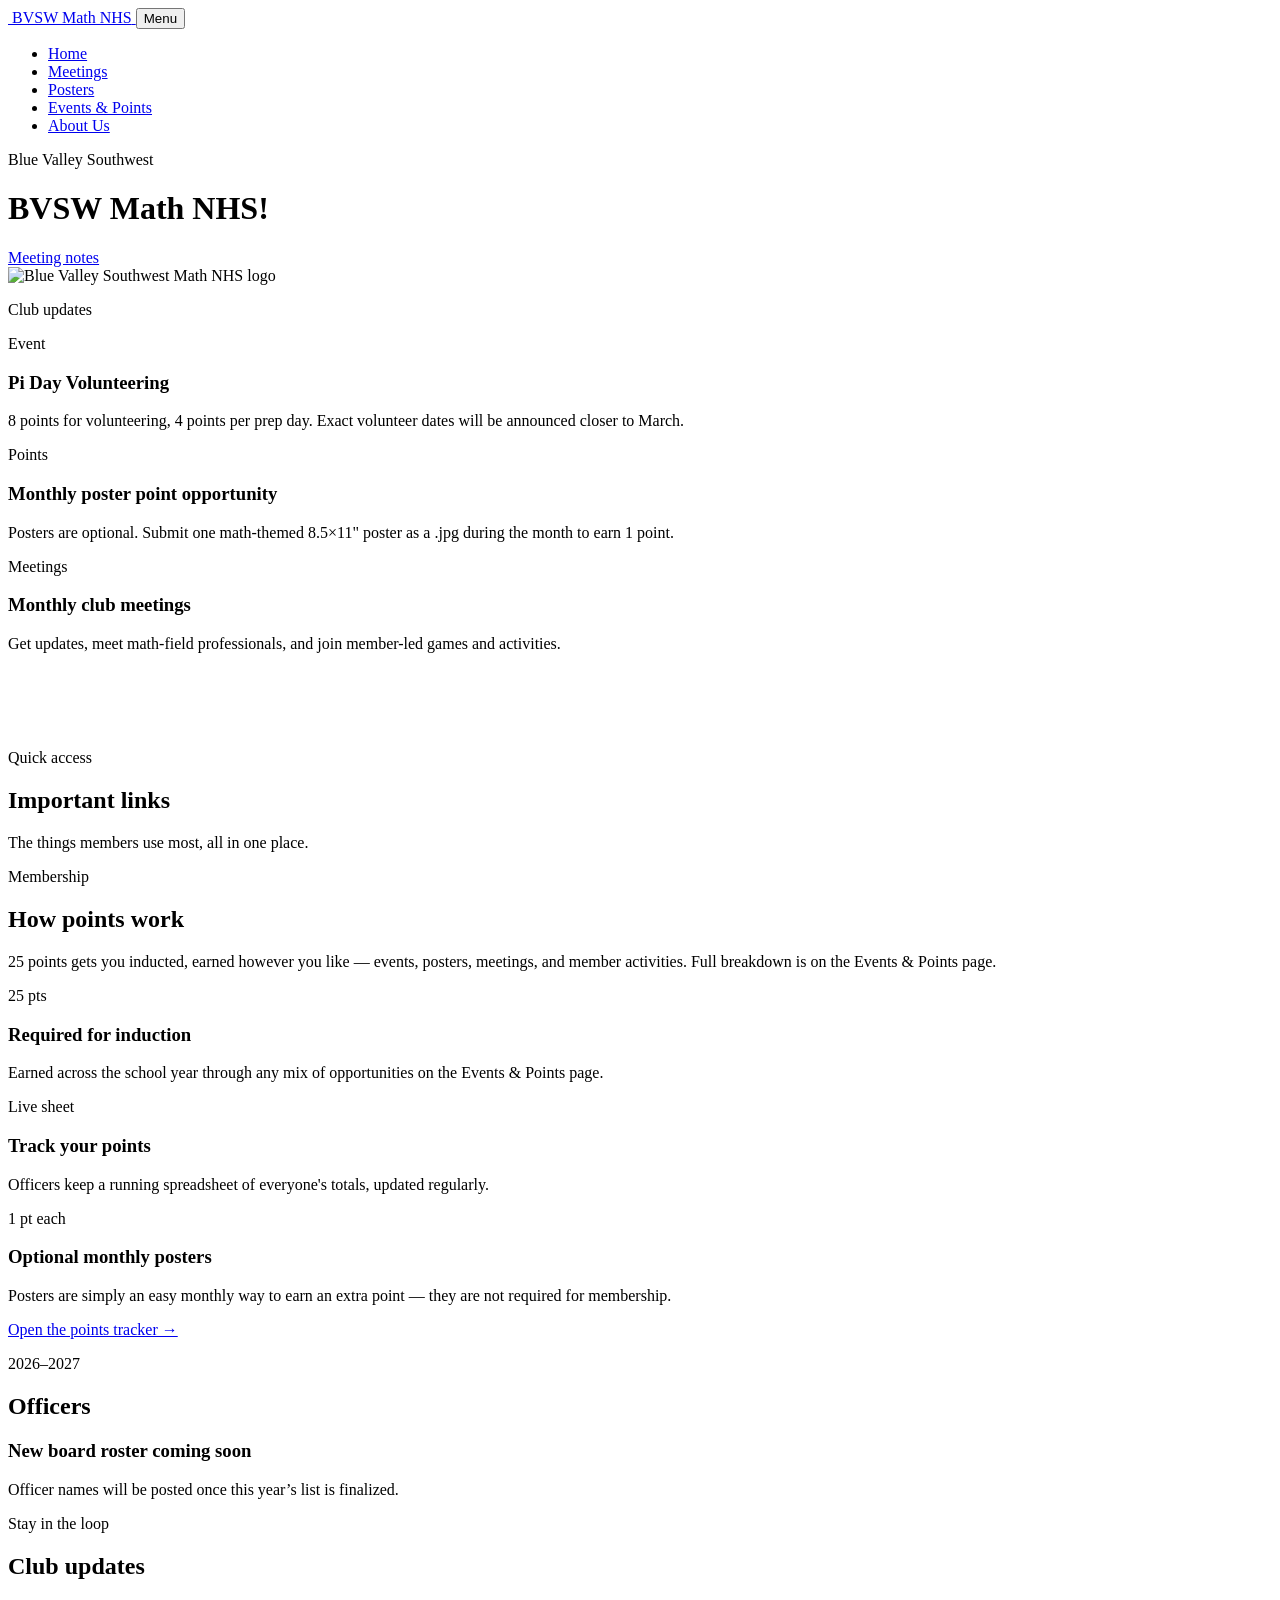
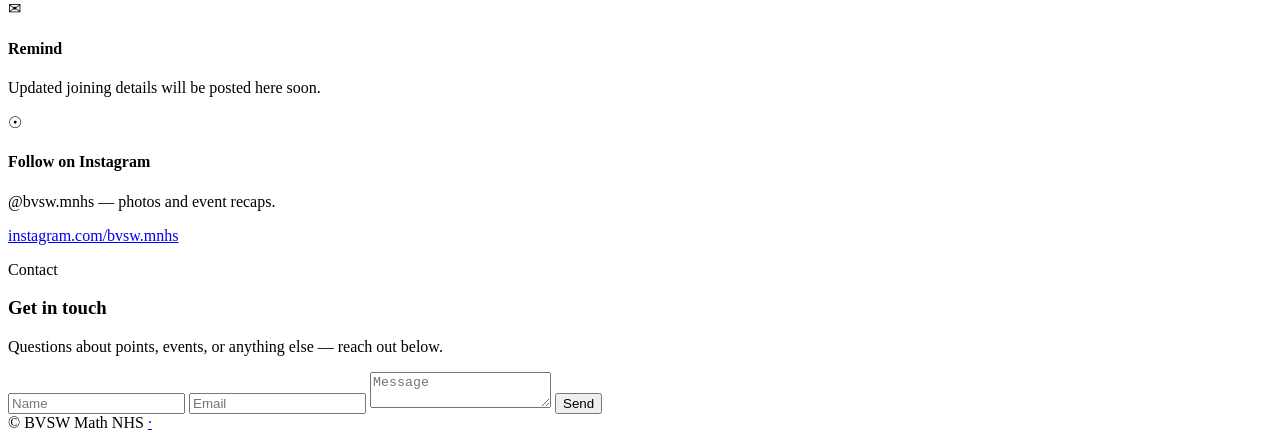
==== index.html @ a41513aa "Move Important Links section up, right after the hero" ====
<!DOCTYPE html>
<html lang="en">
<head>
<meta charset="UTF-8">
<meta name="viewport" content="width=device-width, initial-scale=1.0">
<title>BVSW Math NHS</title>
<link rel="icon" type="image/png" href="assets/math-nhs-logo.png">
<meta name="description" content="Blue Valley Southwest Math National Honor Society — meetings, events, points opportunities, and more.">
<link rel="preconnect" href="https://fonts.googleapis.com">
<link href="https://fonts.googleapis.com/css2?family=Fraunces:wght@500;600;700&family=Public+Sans:wght@400;500;600;700&family=JetBrains+Mono:wght@400;500&display=swap" rel="stylesheet">
<link rel="stylesheet" href="assets/style.css">
<style>body.home-data-loading{visibility:hidden}</style>
</head>
<body class="home-data-loading">

<nav class="site-nav">
  <div class="wrap">
    <a class="brand" href="index.html">
      <img class="brand-logo" src="assets/math-nhs-logo.png" alt="">
      <span class="name">BVSW Math NHS</span>
    </a>
    <button class="nav-toggle">Menu</button>
    <ul class="nav-links">
      <li><a href="index.html">Home</a></li>
      <li><a href="meetings.html">Meetings</a></li>
      <li><a href="posters.html">Posters</a></li>
      <li><a href="events.html">Events &amp; Points</a></li>
      <li><a href="about.html">About Us</a></li>
      <li class="nav-feature" data-upcoming-nav hidden><a href="upcoming-events.html"><span data-upcoming-label>Upcoming Events</span></a></li>
    </ul>
  </div>
</nav>

<header class="hero">
  <div class="wrap hero-split">
    <div class="hero-split-text">
      <p class="eyebrow">Blue Valley Southwest</p>
      <h1 class="wordmark">BVSW Math NHS!</h1>
      <div class="hero-cta">
        <a class="btn btn-gold" data-upcoming-home href="upcoming-events.html" hidden><span data-upcoming-label>Upcoming Events</span> &rarr;</a>
        <a class="btn btn-ghost" href="meetings.html">Meeting notes</a>
        <a class="btn btn-gold" data-home-custom-link href="https://tinyurl.com/bvswmathnhs" target="_blank" rel="noopener">Applications open here &rarr;</a>
      </div>
    </div>
    <div class="hero-photo">
      <img class="hero-logo" src="assets/math-nhs-logo.png" alt="Blue Valley Southwest Math NHS logo">
    </div>
  </div>

  <div class="slider wrap" style="padding-bottom:64px;">
    <p class="eyebrow" style="justify-content:center;">Club updates</p>
    <div class="slider-track" id="upcomingSlider">
      <div class="slide active">
        <span class="tag">Event</span>
        <div class="body">
          <h3>Pi Day Volunteering</h3>
          <p>8 points for volunteering, 4 points per prep day. Exact volunteer dates will be announced closer to March.</p>
        </div>
      </div>
      <div class="slide">
        <span class="tag">Points</span>
        <div class="body">
          <h3>Monthly poster point opportunity</h3>
          <p>Posters are optional. Submit one math-themed 8.5×11&quot; poster as a .jpg during the month to earn 1 point.</p>
        </div>
      </div><div class="slide">
        <span class="tag">Meetings</span>
        <div class="body">
          <h3>Monthly club meetings</h3>
          <p>Get updates, meet math-field professionals, and join member-led games and activities.</p>
        </div>
      </div>
    </div>
    <div class="slider-dots"></div>
  </div>
</header>

<div class="ruler"></div>

<section class="bg-white"><div class="wrap"><div class="section-head"><p class="eyebrow">Quick access</p><h2>Important links</h2><p>The things members use most, all in one place.</p></div><div class="grid grid-3" id="importantLinks"></div></div></section>

<section class="bg-white">
  <div class="wrap">
    <div class="section-head">
      <p class="eyebrow">Membership</p>
      <h2>How points work</h2>
      <p>25 points gets you inducted, earned however you like &mdash; events, posters, meetings, and member activities. Full breakdown is on the Events &amp; Points page.</p>
    </div>
    <div class="grid grid-3">
      <div class="card" data-home-card>
        <span class="num" data-home-card-num>25 pts</span>
        <h3 data-home-card-title>Required for induction</h3>
        <p data-home-card-body>Earned across the school year through any mix of opportunities on the Events &amp; Points page.</p>
      </div>
      <div class="card" data-home-card>
        <span class="num" data-home-card-num>Live sheet</span>
        <h3 data-home-card-title>Track your points</h3>
        <p data-home-card-body>Officers keep a running spreadsheet of everyone's totals, updated regularly.</p>
      </div>
      <div class="card" data-home-card>
        <span class="num" data-home-card-num>1 pt each</span>
        <h3 data-home-card-title>Optional monthly posters</h3>
        <p data-home-card-body>Posters are simply an easy monthly way to earn an extra point &mdash; they are not required for membership.</p>
      </div>
    </div>

    <a class="btn btn-navy section-action" data-points-tracker href="https://docs.google.com/spreadsheets/d/1Z-l6_yCCz1bEhTicIFYdUuqfVp-BdunP-K42OmWCQtg/edit?usp=sharing" target="_blank" rel="noopener">Open the points tracker &rarr;</a>
  </div>
</section>

<section class="bg-pale">
  <div class="wrap">
    <div class="section-head">
      <p class="eyebrow" id="boardYear">2026&ndash;2027</p>
      <h2>Officers</h2>
    </div>
    <div class="officers" id="officersList">
      <div class="card board-empty">
      <h3>New board roster coming soon</h3>
      <p>Officer names will be posted once this year&rsquo;s list is finalized.</p>
      </div>
    </div>
  </div>
</section>

<section class="bg-white">
  <div class="wrap">
    <div class="section-head">
      <p class="eyebrow">Stay in the loop</p>
      <h2>Club updates</h2>
    </div>
    <div class="grid grid-2">
      <div class="info-panel">
        <span class="icon">&#9993;</span>
        <div>
          <h4>Remind</h4>
          <p>Updated joining details will be posted here soon.</p>
        </div>
      </div>
      <div class="info-panel">
        <span class="icon">&#9737;</span>
        <div>
          <h4>Follow on Instagram</h4>
          <p>@bvsw.mnhs &mdash; photos and event recaps.</p>
          <a class="link" href="https://www.instagram.com/bvsw.mnhs">instagram.com/bvsw.mnhs</a>
        </div>
      </div>
    </div>
  </div>
</section>

<footer id="contact">
  <div class="wrap">
    <div class="footer-grid">
      <div>
        <p class="eyebrow" style="color:var(--gold);">Contact</p>
        <h3>Get in touch</h3>
        <p>Questions about points, events, or anything else &mdash; reach out below.</p>
      </div>
      <form>
        <input type="text" placeholder="Name">
        <input type="email" placeholder="Email">
        <textarea placeholder="Message"></textarea>
        <button type="submit" class="btn btn-gold" style="justify-self:start;">Send</button>
      </form>
    </div>
    <div class="footer-bottom">
      <span>&copy; BVSW Math NHS</span>
      <a class="qr-link" href="portal-4q7z.html">&middot;</a>
    </div>
  </div>
</footer>

<script src="https://cdn.jsdelivr.net/npm/@supabase/supabase-js@2"></script>
<script src="assets/supabase-config.js"></script>
<script src="assets/site-content.js"></script>
<script src="assets/quick-content.js?v=2"></script>
<script src="assets/app.js"></script>
<script>Promise.all([window.siteContentReady,window.quickContentReady]).finally(()=>document.body.classList.remove("home-data-loading"));</script>
</body>
</html>
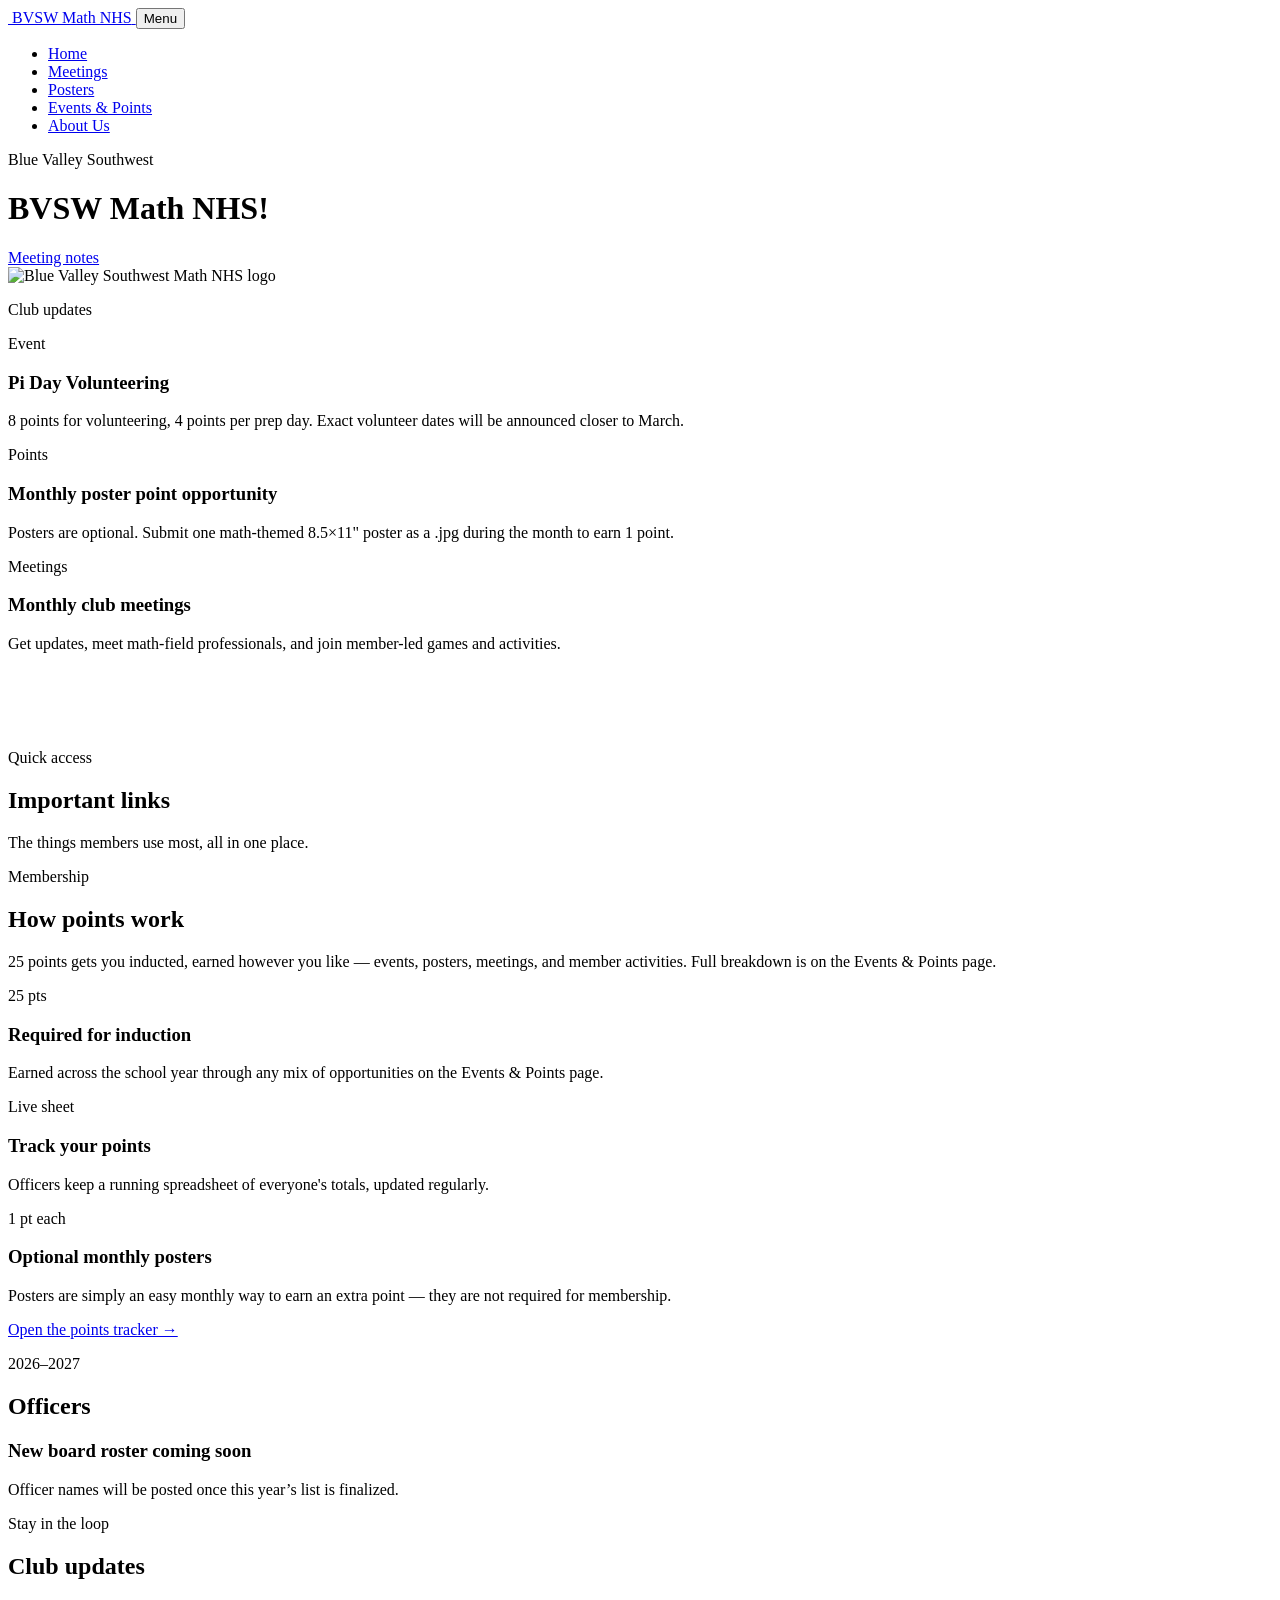
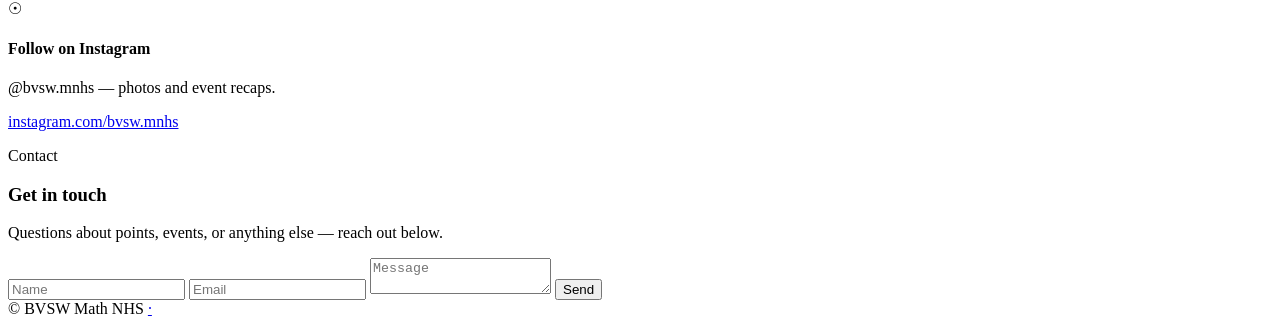
==== commit d948c9eb: "Remove Remind panel from homepage" ====
--- a/index.html
+++ b/index.html
@@ -131,13 +131,6 @@
     </div>
     <div class="grid grid-2">
       <div class="info-panel">
-        <span class="icon">&#9993;</span>
-        <div>
-          <h4>Remind</h4>
-          <p>Updated joining details will be posted here soon.</p>
-        </div>
-      </div>
-      <div class="info-panel">
         <span class="icon">&#9737;</span>
         <div>
           <h4>Follow on Instagram</h4>
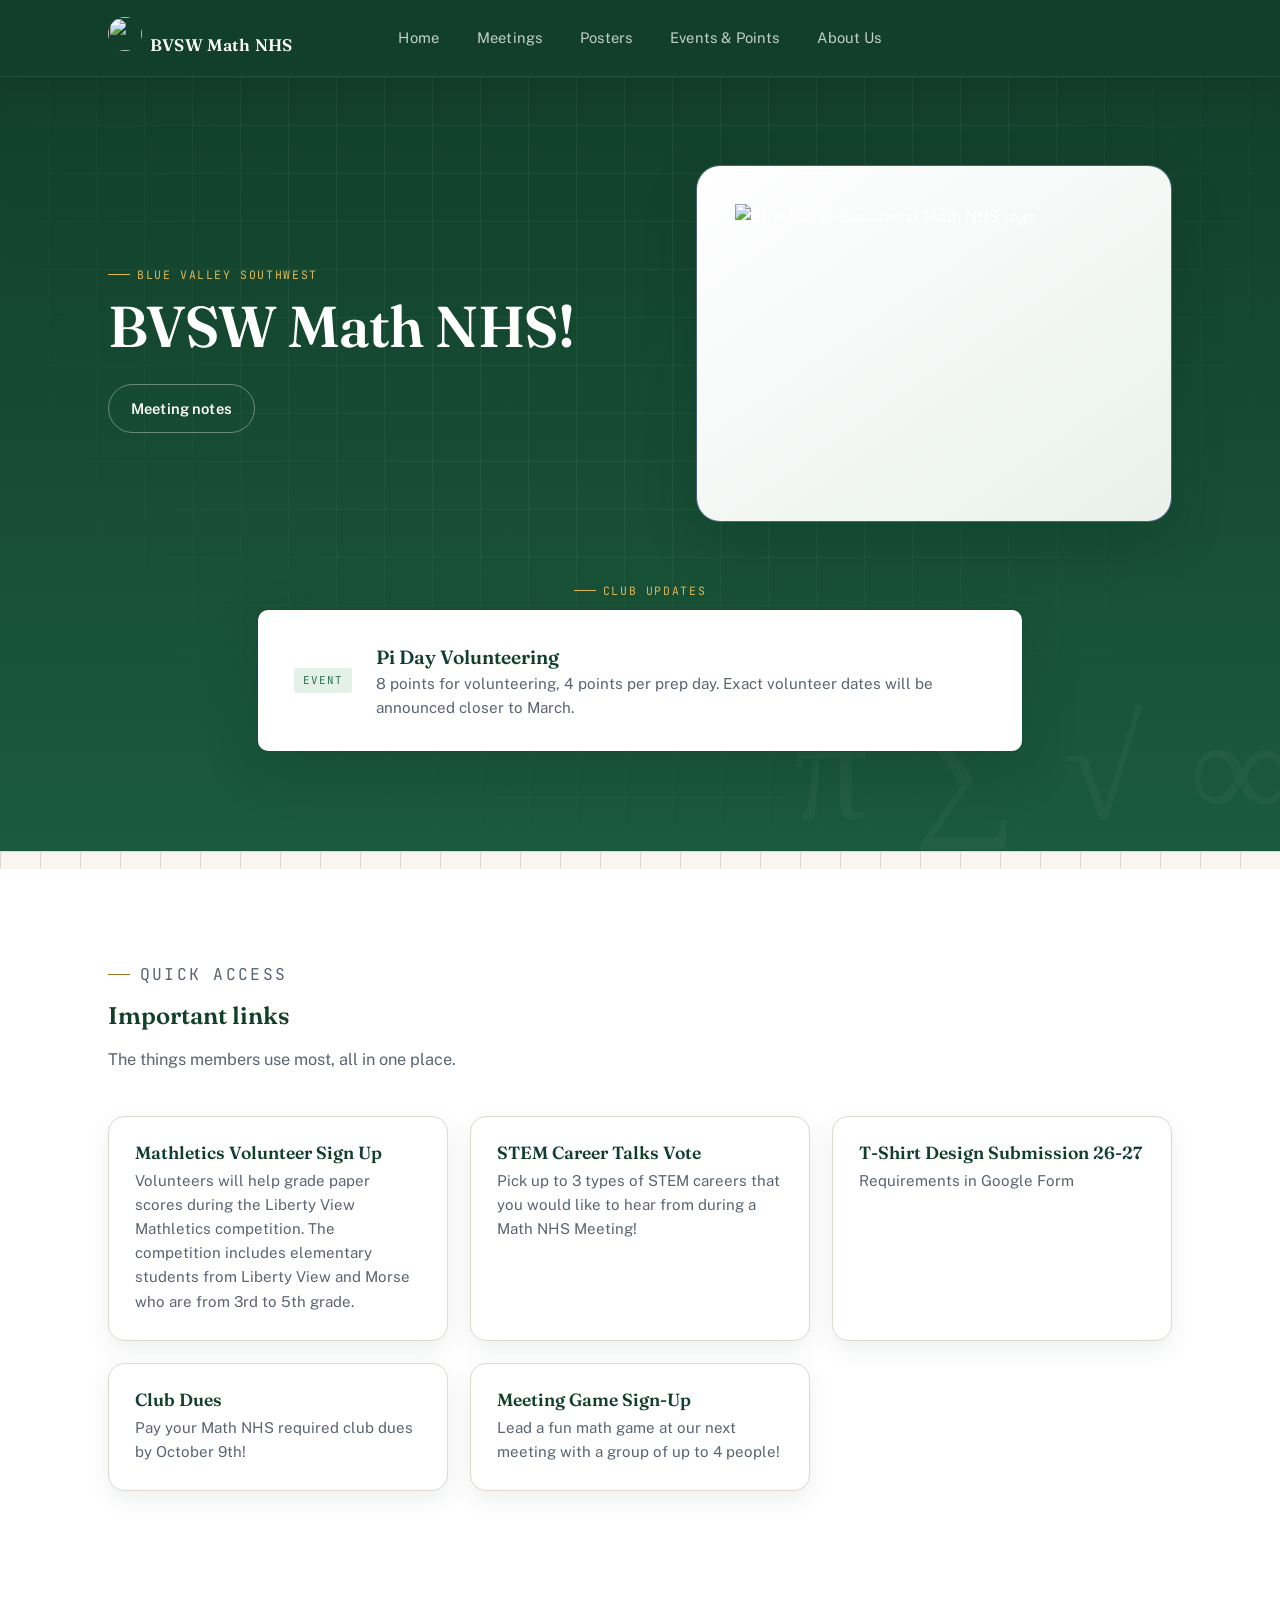
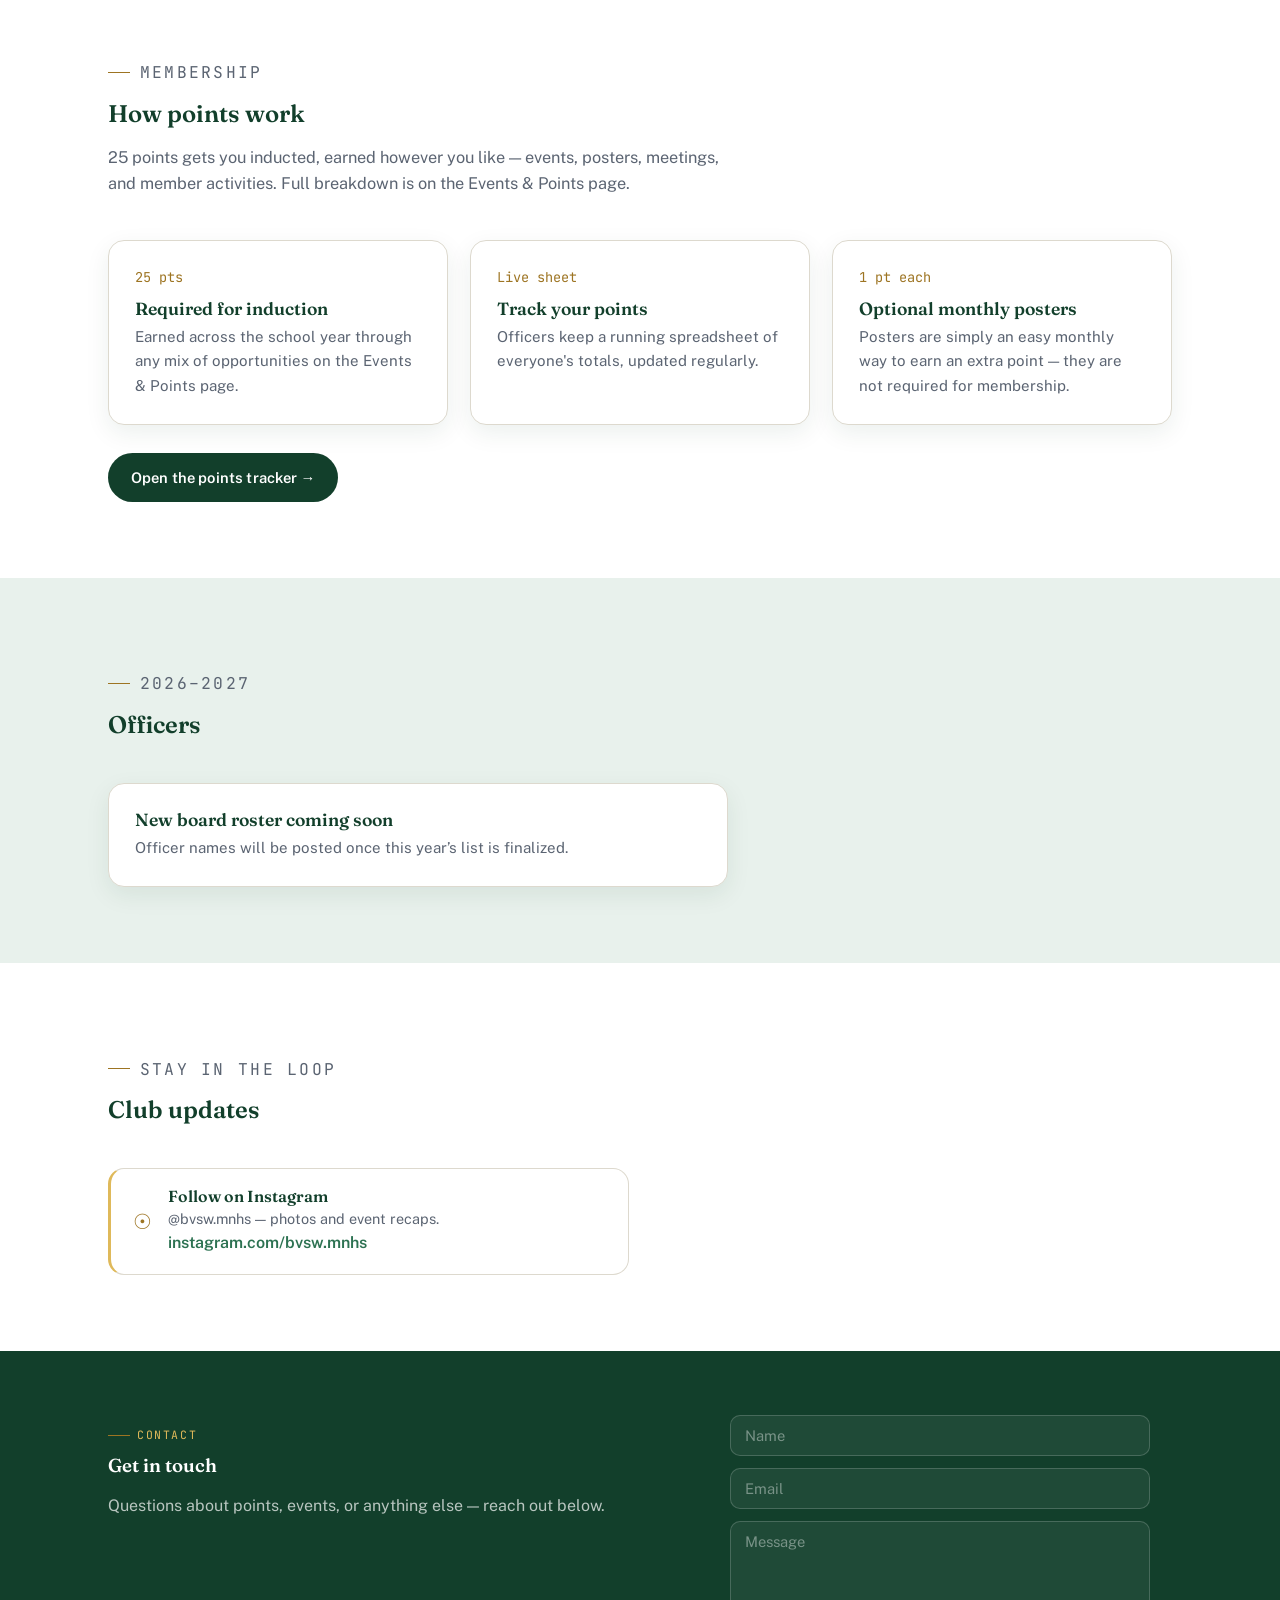
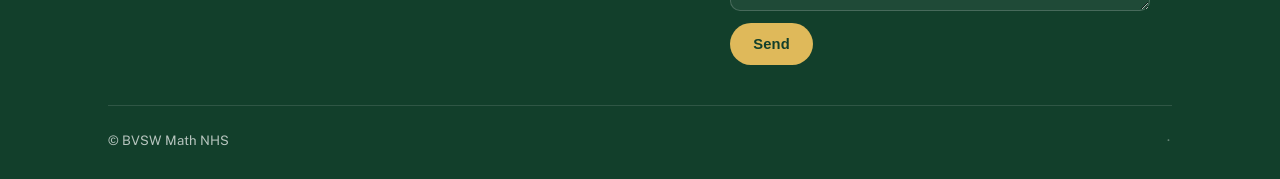
==== commit 9bc35ca6: "Fix home page on filtered school networks: drop CDN-blocking Supabase script, cap load gate, add sta" ====
--- a/index.html
+++ b/index.html
@@ -7,7 +7,8 @@
 <link rel="icon" type="image/png" href="assets/math-nhs-logo.png">
 <meta name="description" content="Blue Valley Southwest Math National Honor Society — meetings, events, points opportunities, and more.">
 <link rel="preconnect" href="https://fonts.googleapis.com">
-<link href="https://fonts.googleapis.com/css2?family=Fraunces:wght@500;600;700&family=Public+Sans:wght@400;500;600;700&family=JetBrains+Mono:wght@400;500&display=swap" rel="stylesheet">
+<link href="https://fonts.googleapis.com/css2?family=Fraunces:wght@500;600;700&family=Public+Sans:wght@400;500;600;700&family=JetBrains+Mono:wght@400;500&display=swap" rel="stylesheet" media="print" onload="this.media='all'">
+<noscript><link href="https://fonts.googleapis.com/css2?family=Fraunces:wght@500;600;700&family=Public+Sans:wght@400;500;600;700&family=JetBrains+Mono:wght@400;500&display=swap" rel="stylesheet"></noscript>
 <link rel="stylesheet" href="assets/style.css">
 <style>body.home-data-loading{visibility:hidden}</style>
 </head>
@@ -77,7 +78,14 @@
 
 <div class="ruler"></div>
 
-<section class="bg-white"><div class="wrap"><div class="section-head"><p class="eyebrow">Quick access</p><h2>Important links</h2><p>The things members use most, all in one place.</p></div><div class="grid grid-3" id="importantLinks"></div></div></section>
+<section class="bg-white"><div class="wrap"><div class="section-head"><p class="eyebrow">Quick access</p><h2>Important links</h2><p>The things members use most, all in one place.</p></div><div class="grid grid-3" id="importantLinks">
+<!-- Static fallback: shown if the live data can't load (e.g. blocked on school networks). Replaced automatically by the live list. -->
+<a class="card" href="https://www.signupgenius.com/go/10C0E49ABAC2AA4FEC61-66078151-mathletics#/" target="_blank" rel="noopener" style="text-decoration:none;display:block;"><h3>Mathletics Volunteer Sign Up</h3><p>Volunteers will help grade paper scores during the Liberty View Mathletics competition. The competition includes elementary students from Liberty View and Morse who are from 3rd to 5th grade.</p></a>
+<a class="card" href="https://docs.google.com/forms/d/e/1FAIpQLSc1DMLmggb8KAN-jfnRlZaaa9_NRUxFoag09IJsIGYXcPbZvw/viewform" target="_blank" rel="noopener" style="text-decoration:none;display:block;"><h3>STEM Career Talks Vote</h3><p>Pick up to 3 types of STEM careers that you would like to hear from during a Math NHS Meeting!</p></a>
+<a class="card" href="https://forms.gle/rpqAA3xkngjyejdW8" target="_blank" rel="noopener" style="text-decoration:none;display:block;"><h3>T-Shirt Design Submission 26-27</h3><p>Requirements in Google Form</p></a>
+<a class="card" href="https://bvk12.schoolcashonline.com/Fee/Details/8560/573/False/True" target="_blank" rel="noopener" style="text-decoration:none;display:block;"><h3>Club Dues</h3><p>Pay your Math NHS required club dues by October 9th!</p></a>
+<a class="card" href="https://docs.google.com/forms/d/e/1FAIpQLScflNFj45Z8GxKia2yVphw944GQa-3uiyezBQm7x9AzTdzOHA/viewform?usp=dialog" target="_blank" rel="noopener" style="text-decoration:none;display:block;"><h3>Meeting Game Sign-Up</h3><p>Lead a fun math game at our next meeting with a group of up to 4 people!</p></a>
+</div></div></section>
 
 <section class="bg-white">
   <div class="wrap">
@@ -164,11 +172,16 @@
   </div>
 </footer>
 
-<script src="https://cdn.jsdelivr.net/npm/@supabase/supabase-js@2"></script>
 <script src="assets/supabase-config.js"></script>
+<script src="assets/supabase-lite.js"></script>
 <script src="assets/site-content.js"></script>
 <script src="assets/quick-content.js?v=2"></script>
 <script src="assets/app.js"></script>
-<script>Promise.all([window.siteContentReady,window.quickContentReady]).finally(()=>document.body.classList.remove("home-data-loading"));</script>
+<script>
+// Never keep the page hidden more than 1.5s waiting on data; static content is already in the HTML.
+var reveal=function(){document.body.classList.remove("home-data-loading")};
+setTimeout(reveal,1500);
+Promise.all([window.siteContentReady,window.quickContentReady]).then(reveal,reveal);
+</script>
 </body>
 </html>
--- a/assets/style.css
+++ b/assets/style.css
@@ -0,0 +1,948 @@
+/* ============================================
+   BVSW MATH NHS — Design tokens
+   ============================================ */
+:root {
+  --navy: #123f2b;
+  --navy-light: #1b5a3d;
+  --navy-pale: #e8f1ec;
+  --gold: #dfb95a;
+  --gold-dark: #9d7422;
+  --cream: #f8f6ef;
+  --ink: #1E2126;
+  --slate: #5B6472;
+  --teal: #2d7252;
+  --teal-pale: #e4f1e9;
+  --line: #DDD9CE;
+  --white: #FFFFFF;
+
+  --font-display: "Fraunces", Georgia, serif;
+  --font-body: "Public Sans", -apple-system, BlinkMacSystemFont, sans-serif;
+  --font-mono: "JetBrains Mono", ui-monospace, monospace;
+
+  --radius: 10px;
+  --shadow: 0 8px 24px rgba(18, 63, 43, 0.08);
+  --shadow-lift: 0 20px 54px rgba(7, 42, 27, 0.2);
+  --maxw: 1120px;
+}
+
+* { box-sizing: border-box; }
+html { scroll-behavior: smooth; overscroll-behavior-y: none; }
+
+body {
+  margin: 0;
+  font-family: var(--font-body);
+  color: var(--ink);
+  background: var(--cream);
+  line-height: 1.6;
+  -webkit-font-smoothing: antialiased;
+  overscroll-behavior-y: none;
+}
+
+img { max-width: 100%; display: block; }
+a { color: inherit; }
+
+h1, h2, h3, h4 {
+  font-family: var(--font-display);
+  color: var(--navy);
+  line-height: 1.15;
+  margin: 0 0 0.5em;
+  font-weight: 600;
+}
+
+.eyebrow {
+  font-family: var(--font-mono);
+  font-size: 0.72rem;
+  letter-spacing: 0.14em;
+  text-transform: uppercase;
+  color: var(--gold-dark);
+  display: flex;
+  align-items: center;
+  gap: 0.6em;
+  margin-bottom: 0.9em;
+}
+.eyebrow::before {
+  content: "";
+  width: 22px;
+  height: 1px;
+  background: var(--gold-dark);
+  display: inline-block;
+}
+
+.wrap {
+  max-width: var(--maxw);
+  margin: 0 auto;
+  padding: 0 28px;
+}
+
+/* Number-line rule — signature motif: a tick-marked divider,
+   standing in for the number line, used between major sections. */
+.ruler {
+  position: relative;
+  height: 18px;
+  margin: 0;
+  background:
+    repeating-linear-gradient(
+      to right,
+      var(--line) 0, var(--line) 1px,
+      transparent 1px, transparent 40px
+    );
+  border-top: 1px solid var(--line);
+  border-bottom: none;
+}
+
+/* ============================================
+   Nav
+   ============================================ */
+.site-nav {
+  position: sticky;
+  top: 0;
+  z-index: 100;
+  background: var(--navy);
+  border-bottom: 1px solid rgba(255,255,255,0.08);
+}
+.site-nav .wrap {
+  display: flex;
+  align-items: center;
+  justify-content: center;
+  position: relative;
+  height: 72px;
+}
+.brand {
+  position: absolute;
+  left: 28px;
+  display: flex;
+  align-items: baseline;
+  gap: 8px;
+  text-decoration: none;
+  color: var(--white);
+}
+.brand-logo { width:34px; height:34px; border-radius:50%; object-fit:cover; flex:0 0 auto; }
+.brand .mark {
+  font-family: var(--font-mono);
+  color: var(--gold);
+  font-size: 0.95rem;
+}
+.brand .name {
+  font-family: var(--font-display);
+  font-weight: 600;
+  font-size: 1.05rem;
+  letter-spacing: 0.01em;
+}
+.nav-links {
+  display: flex;
+  gap: 2px;
+  list-style: none;
+  margin: 0;
+  padding: 0;
+}
+.nav-links a {
+  display: block;
+  padding: 10px 18px;
+  text-decoration: none;
+  color: rgba(255,255,255,0.75);
+  font-size: 0.92rem;
+  letter-spacing: 0.01em;
+  border-radius: var(--radius);
+  transition: color 0.15s ease, background 0.15s ease;
+}
+.nav-links a:hover { color: var(--white); background: rgba(255,255,255,0.06); }
+.nav-links a.active { color: var(--white); }
+.nav-links a.active { position: relative; }
+.nav-links a.active::after {
+  content: "";
+  position: absolute;
+  left: 18px; right: 18px; bottom: 4px;
+  height: 2px;
+  background: var(--gold);
+}
+.nav-toggle { display: none; }
+
+@media (max-width: 860px) {
+  .site-nav .wrap { justify-content: flex-start; }
+  .nav-toggle {
+    display: block;
+    position: absolute;
+    right: 20px;
+    background: none;
+    border: 1px solid rgba(255,255,255,0.3);
+    color: var(--white);
+    padding: 8px 12px;
+    border-radius: var(--radius);
+    font-family: var(--font-mono);
+    font-size: 0.8rem;
+  }
+  .nav-links {
+    position: absolute;
+    top: 72px;
+    left: 0; right: 0;
+    background: var(--navy-light);
+    flex-direction: column;
+    padding: 8px;
+    display: none;
+  }
+  .nav-links.open { display: flex; }
+  .nav-links a { padding: 12px 14px; }
+}
+
+/* ============================================
+   Hero + slider
+   ============================================ */
+.hero {
+  background: linear-gradient(180deg, var(--navy) 0%, var(--navy-light) 100%);
+  color: var(--white);
+  padding: 72px 0 0;
+  position: relative;
+  overflow: hidden;
+}
+.hero::before {
+  /* faint coordinate-grid texture, signature backdrop */
+  content: "";
+  position: absolute; inset: 0;
+  background-image:
+    linear-gradient(rgba(255,255,255,0.05) 1px, transparent 1px),
+    linear-gradient(90deg, rgba(255,255,255,0.05) 1px, transparent 1px);
+  background-size: 48px 48px;
+  mask-image: radial-gradient(ellipse at 50% 0%, black 40%, transparent 78%);
+  pointer-events: none;
+}
+.hero-inner {
+  position: relative;
+  text-align: center;
+  padding-bottom: 56px;
+}
+.hero h1 {
+  color: var(--white);
+  font-size: clamp(2.3rem, 5vw, 3.6rem);
+  max-width: 760px;
+  margin: 0 auto 0.4em;
+}
+.hero p.lede {
+  color: rgba(255,255,255,0.72);
+  max-width: 560px;
+  margin: 0 auto 1.8em;
+  font-size: 1.08rem;
+}
+.hero .eyebrow { justify-content: center; color: var(--gold); }
+.hero .eyebrow::before { background: var(--gold); }
+
+.hero-split {
+  display: grid;
+  grid-template-columns: 1.1fr 1fr;
+  gap: 40px;
+  align-items: center;
+  padding-bottom: 48px;
+  text-align: left;
+}
+.hero-split-text .eyebrow { justify-content: flex-start; color: var(--gold); }
+.hero-split-text .eyebrow::before { background: var(--gold); }
+.wordmark {
+  font-size: clamp(2.6rem, 6vw, 4.2rem);
+  color: var(--white);
+  letter-spacing: -0.01em;
+  margin-bottom: 0.5em;
+}
+.hero-photo {
+  position: relative;
+  aspect-ratio: 4 / 3;
+  border-radius: 10px;
+  overflow: hidden;
+  background: linear-gradient(135deg, var(--navy-light), #2a3f70);
+  border: 1px solid rgba(255,255,255,0.15);
+  box-shadow: var(--shadow-lift);
+  display: flex;
+  align-items: center;
+  justify-content: center;
+}
+.hero-photo img { width: 100%; height: 100%; object-fit: cover; }
+.hero-photo .hero-logo { object-fit:contain; padding:8%; background:linear-gradient(145deg,#fff,#e9f1ec); }
+.hero-photo-fallback {
+  display: none;
+  color: rgba(255,255,255,0.5);
+  font-family: var(--font-mono);
+  font-size: 0.8rem;
+  text-align: center;
+  padding: 20px;
+}
+.hero-photo--empty .hero-photo-fallback { display: block; }
+@media (max-width: 820px) {
+  .hero-split { grid-template-columns: 1fr; text-align: center; }
+  .hero-split-text .eyebrow { justify-content: center; }
+  .hero-cta { justify-content: center; }
+}
+
+.hero-cta {
+  display: inline-flex;
+  gap: 12px;
+  flex-wrap: wrap;
+  justify-content: center;
+}
+.btn {
+  display: inline-flex;
+  align-items: center;
+  gap: 8px;
+  padding: 12px 22px;
+  border-radius: var(--radius);
+  text-decoration: none;
+  font-size: 0.92rem;
+  font-weight: 600;
+  letter-spacing: 0.01em;
+  border: 1px solid transparent;
+  cursor: pointer;
+  transition: transform 0.15s ease, box-shadow 0.15s ease, background 0.15s ease;
+}
+.btn:hover { transform: translateY(-1px); }
+.btn-gold { background: var(--gold); color: var(--navy); }
+.btn-gold:hover { background: #d4b06e; }
+.btn-ghost { background: transparent; color: var(--white); border-color: rgba(255,255,255,0.35); }
+.btn-ghost:hover { background: rgba(255,255,255,0.08); }
+.btn-navy { background: var(--navy); color: var(--white); }
+.btn-navy:hover { background: var(--navy-light); }
+
+/* Slider: "Upcoming" — centered card carousel embedded in hero */
+.slider {
+  position: relative;
+  max-width: 820px;
+  margin: 0 auto;
+  padding: 0 28px;
+}
+.slider-track {
+  position: relative;
+  background: var(--white);
+  border-radius: 10px;
+  box-shadow: var(--shadow-lift);
+  overflow: hidden;
+}
+.slide {
+  display: none;
+  padding: 30px 36px;
+  text-align: left;
+  color: var(--ink);
+  align-items: center;
+  gap: 24px;
+}
+.slide.active { display: flex; }
+.slide .tag {
+  font-family: var(--font-mono);
+  font-size: 0.68rem;
+  letter-spacing: 0.1em;
+  text-transform: uppercase;
+  color: var(--teal);
+  background: var(--teal-pale);
+  padding: 4px 9px;
+  border-radius: 3px;
+  white-space: nowrap;
+}
+.slide .body h3 { margin: 0.3em 0 0.2em; font-size: 1.2rem; }
+.slide .body p { margin: 0; color: var(--slate); font-size: 0.95rem; }
+.slider-dots {
+  display: flex;
+  justify-content: center;
+  gap: 7px;
+  padding: 14px 0 22px;
+}
+.slider-dots button {
+  width: 7px; height: 7px;
+  border-radius: 50%;
+  border: none;
+  background: rgba(255,255,255,0.3);
+  cursor: pointer;
+  padding: 0;
+}
+.slider-dots button.active { background: var(--gold); width: 20px; border-radius: 4px; }
+
+@media (max-width: 620px) {
+  .slide { flex-direction: column; align-items: flex-start; padding: 24px; }
+}
+
+/* ============================================
+   Sections
+   ============================================ */
+section { padding: 76px 0; }
+.section-head { max-width: 640px; margin-bottom: 44px; }
+.section-head.center { margin-left: auto; margin-right: auto; text-align: center; }
+.section-head p { color: var(--slate); font-size: 1.02rem; }
+
+.bg-navy { background: var(--navy); color: var(--white); }
+.bg-navy h2, .bg-navy h3 { color: var(--white); }
+.bg-navy .section-head p { color: rgba(255,255,255,0.65); }
+.bg-white { background: var(--white); }
+.bg-pale { background: var(--navy-pale); }
+
+/* Grid of cards */
+.grid {
+  display: grid;
+  gap: 22px;
+}
+.grid-3 { grid-template-columns: repeat(3, 1fr); }
+.grid-2 { grid-template-columns: repeat(2, 1fr); }
+@media (max-width: 900px) {
+  .grid-3 { grid-template-columns: 1fr 1fr; }
+}
+@media (max-width: 640px) {
+  .grid-3, .grid-2 { grid-template-columns: 1fr; }
+}
+
+.card {
+  background: var(--white);
+  border: 1px solid var(--line);
+  border-radius: var(--radius);
+  padding: 26px;
+  box-shadow: var(--shadow);
+}
+.card h3 { font-size: 1.1rem; margin-bottom: 0.35em; }
+.card p { color: var(--slate); font-size: 0.94rem; margin: 0; }
+.card .num {
+  font-family: var(--font-mono);
+  color: var(--gold-dark);
+  font-size: 0.85rem;
+  margin-bottom: 10px;
+  display: block;
+}
+
+/* Points opportunity table */
+.points-table {
+  width: 100%;
+  border-collapse: collapse;
+  background: var(--white);
+  border-radius: var(--radius);
+  overflow: hidden;
+  box-shadow: var(--shadow);
+}
+.points-table th, .points-table td {
+  text-align: left;
+  padding: 14px 20px;
+  border-bottom: 1px solid var(--line);
+  font-size: 0.95rem;
+}
+.points-table th {
+  font-family: var(--font-mono);
+  font-size: 0.7rem;
+  letter-spacing: 0.08em;
+  text-transform: uppercase;
+  color: var(--slate);
+  background: var(--navy-pale);
+}
+.points-table td.pts {
+  font-family: var(--font-mono);
+  color: var(--teal);
+  font-weight: 600;
+  white-space: nowrap;
+}
+.points-table tr:last-child td { border-bottom: none; }
+.points-table tr:hover td { background: #FAFAF6; }
+
+/* Officers list */
+.officers {
+  display: grid;
+  grid-template-columns: repeat(3, 1fr);
+  gap: 16px;
+}
+@media (max-width: 700px) { .officers { grid-template-columns: 1fr 1fr; } }
+.officer {
+  background: var(--white);
+  border: 1px solid var(--line);
+  border-radius: var(--radius);
+  padding: 18px;
+}
+.officer .role {
+  font-family: var(--font-mono);
+  font-size: 0.68rem;
+  letter-spacing: 0.08em;
+  text-transform: uppercase;
+  color: var(--gold-dark);
+  display: block;
+  margin-bottom: 4px;
+}
+.officer .name { font-weight: 600; }
+.board-empty { grid-column:1 / -1; max-width:620px; }
+
+/* Embeds */
+.embed-frame {
+  border: 1px solid var(--line);
+  border-radius: var(--radius);
+  overflow: hidden;
+  box-shadow: var(--shadow);
+  background: var(--white);
+}
+.embed-frame iframe { display: block; width: 100%; border: 0; }
+
+/* Info panel (Remind / socials / signup) */
+.info-panel {
+  display: flex;
+  align-items: center;
+  gap: 16px;
+  background: var(--white);
+  border: 1px solid var(--line);
+  border-left: 3px solid var(--gold);
+  border-radius: var(--radius);
+  padding: 18px 22px;
+}
+.info-panel .icon {
+  font-family: var(--font-mono);
+  font-size: 1.3rem;
+  color: var(--gold-dark);
+}
+.info-panel h4 { margin: 0 0 2px; font-size: 1rem; color: var(--navy); }
+.info-panel p { margin: 0; color: var(--slate); font-size: 0.9rem; }
+.info-panel a.link { color: var(--teal); font-weight: 600; text-decoration: none; }
+.info-panel a.link:hover { text-decoration: underline; }
+
+/* Social grid placeholder */
+.social-grid {
+  display: grid;
+  grid-template-columns: repeat(4, 1fr);
+  gap: 10px;
+}
+@media (max-width: 700px) { .social-grid { grid-template-columns: repeat(2, 1fr); } }
+.social-tile {
+  aspect-ratio: 1;
+  background: var(--navy-pale);
+  border-radius: var(--radius);
+  display: flex;
+  align-items: center;
+  justify-content: center;
+  color: var(--slate);
+  font-family: var(--font-mono);
+  font-size: 0.72rem;
+  text-align: center;
+  padding: 10px;
+}
+
+/* Requirement box (posters) */
+.req-box {
+  background: var(--white);
+  border: 1px solid var(--line);
+  border-radius: var(--radius);
+  padding: 28px;
+}
+.req-box ul { margin: 0.6em 0 0; padding-left: 1.2em; color: var(--slate); }
+.req-box li { margin-bottom: 0.4em; }
+.due {
+  display: inline-block;
+  margin-top: 16px;
+  font-family: var(--font-mono);
+  font-size: 0.8rem;
+  color: var(--teal);
+  background: var(--teal-pale);
+  padding: 5px 12px;
+  border-radius: 3px;
+}
+
+/* Footer / contact */
+footer {
+  background: var(--navy);
+  color: rgba(255,255,255,0.7);
+  padding: 64px 0 28px;
+}
+footer h3 { color: var(--white); }
+.footer-grid {
+  display: grid;
+  grid-template-columns: 1.3fr 1fr;
+  gap: 48px;
+  margin-bottom: 40px;
+}
+@media (max-width: 700px) { .footer-grid { grid-template-columns: 1fr; } }
+.footer-grid form { display: grid; gap: 12px; max-width: 420px; }
+.footer-grid input, .footer-grid textarea {
+  background: rgba(255,255,255,0.06);
+  border: 1px solid rgba(255,255,255,0.18);
+  border-radius: var(--radius);
+  padding: 11px 14px;
+  color: var(--white);
+  font-family: var(--font-body);
+  font-size: 0.92rem;
+}
+.footer-grid textarea { min-height: 90px; resize: vertical; }
+.footer-grid ::placeholder { color: rgba(255,255,255,0.4); }
+.footer-bottom {
+  display: flex;
+  justify-content: space-between;
+  align-items: center;
+  padding-top: 24px;
+  border-top: 1px solid rgba(255,255,255,0.12);
+  font-size: 0.82rem;
+  flex-wrap: wrap;
+  gap: 10px;
+}
+.footer-bottom a.qr-link {
+  color: rgba(255,255,255,0.35);
+  text-decoration: none;
+  font-family: var(--font-mono);
+  font-size: 0.72rem;
+}
+.footer-bottom a.qr-link:hover { color: rgba(255,255,255,0.6); }
+
+/* About teaser (home page) */
+.teaser {
+  background: var(--white);
+  border: 1px solid var(--line);
+  border-radius: 8px;
+  padding: 40px;
+  display: flex;
+  align-items: center;
+  justify-content: space-between;
+  gap: 24px;
+  flex-wrap: wrap;
+}
+.teaser h3 { margin-bottom: 6px; font-size: 1.4rem; }
+.teaser p { color: var(--slate); margin: 0; max-width: 460px; }
+
+/* About page mission */
+.mission-block { max-width: 680px; }
+.mission-block p { color: var(--slate); font-size: 1.05rem; }
+.why-list { list-style: none; padding: 0; margin: 0; display: grid; gap: 14px; }
+.why-list li {
+  background: var(--white);
+  border: 1px solid var(--line);
+  border-left: 3px solid var(--teal);
+  border-radius: var(--radius);
+  padding: 16px 20px;
+  color: var(--ink);
+}
+.why-list li strong { color: var(--navy); display: block; margin-bottom: 2px; }
+
+.form-msg { font-size: 0.88rem; margin-top: 4px; }
+.form-msg.ok { color: var(--teal); }
+.form-msg.err { color: #B3403A; }
+
+/* Passcode gate (qr.html) */
+.gate {
+  max-width: 380px;
+  margin: 100px auto;
+  background: var(--white);
+  border: 1px solid var(--line);
+  border-radius: var(--radius);
+  padding: 34px;
+  text-align: center;
+  box-shadow: var(--shadow);
+}
+.gate input {
+  width: 100%;
+  padding: 12px 14px;
+  border: 1px solid var(--line);
+  border-radius: var(--radius);
+  font-family: var(--font-mono);
+  font-size: 1rem;
+  text-align: center;
+  letter-spacing: 0.3em;
+  margin: 18px 0 10px;
+}
+.gate .error { color: #B3403A; font-size: 0.85rem; min-height: 1.2em; }
+.qr-admin { max-width: 900px; margin: 60px auto; padding: 0 18px; text-align: center; }
+.qr-admin .current {
+  width: 220px; height: 220px;
+  margin: 20px auto;
+  border: 1px solid var(--line);
+  border-radius: var(--radius);
+  display: flex; align-items: center; justify-content: center;
+  background: var(--white);
+  color: var(--slate);
+  font-family: var(--font-mono);
+  font-size: 0.8rem;
+  overflow: hidden;
+}
+.qr-admin .current img { width: 100%; height: 100%; object-fit: contain; }
+
+.lockout {
+  max-width: 380px;
+  margin: 100px auto;
+  background: #FBEAE8;
+  border: 1px solid #E3B3AE;
+  border-radius: var(--radius);
+  padding: 30px;
+  text-align: center;
+  color: #7A2C27;
+}
+.lockout .num { color: #7A2C27; font-family: var(--font-mono); font-size: 1.4rem; display:block; margin: 10px 0; }
+
+.note {
+  font-size: 0.85rem;
+  color: var(--slate);
+  background: var(--navy-pale);
+  border-radius: var(--radius);
+  padding: 12px 16px;
+  margin-top: 16px;
+}
+
+/* Officer inbox cards */
+.portal-request-list { display:grid; gap:16px; margin-top:18px; }
+.portal-request-card { background:var(--white); border:1px solid var(--line); border-radius:var(--radius); padding:20px; text-align:left; box-shadow:0 2px 10px rgba(15,39,66,.04); }
+.portal-request-top { display:flex; justify-content:space-between; gap:18px; align-items:flex-start; }
+.portal-request-top h3 { margin:6px 0 3px; font-size:1.2rem; }
+.portal-request-top p { margin:0; color:var(--slate); font-size:.88rem; }
+.portal-request-id { font-family:var(--font-mono); color:var(--slate); font-size:.75rem; }
+.portal-status { display:inline-block; font-size:.7rem; font-weight:700; text-transform:uppercase; letter-spacing:.08em; padding:4px 8px; border-radius:999px; background:var(--pale); color:var(--slate); }
+.portal-status.pending { background:#FFF6DC; color:#7A5A00; }
+.portal-status.confirmed { background:var(--teal-pale); color:var(--teal); }
+.portal-request-details { display:grid; grid-template-columns:repeat(3,minmax(0,1fr)); gap:12px; margin:16px 0; padding:14px; background:var(--pale); border-radius:var(--radius); }
+.portal-request-details p { margin:0; color:var(--slate); font-size:.82rem; overflow-wrap:anywhere; }
+.portal-request-details strong { color:var(--navy); }
+.portal-request-fields { display:grid; grid-template-columns:repeat(2,minmax(0,1fr)); gap:12px; }
+.portal-request-fields label { display:grid; gap:6px; font-family:var(--font-mono); font-size:.74rem; color:var(--slate); }
+.portal-request-fields label span { font-family:var(--font-body); font-weight:400; }
+.portal-request-fields input, .portal-request-fields select { width:100%; padding:10px 11px; border:1px solid var(--line); border-radius:var(--radius); font:inherit; font-family:var(--font-body); background:var(--white); color:var(--ink); }
+.portal-request-actions { display:flex; gap:8px; flex-wrap:wrap; margin-top:16px; }
+.portal-email-state { color:var(--slate); font-size:.75rem; margin:8px 0 0; }
+.portal-messages { text-align:left; }
+.portal-messages > h2, .portal-messages > .eyebrow { text-align:center; }
+.portal-message-list { display:grid; gap:14px; margin-top:18px; }
+.portal-message-card { background:var(--white); border:1px solid var(--line); border-radius:var(--radius); padding:20px; text-align:left; box-shadow:0 2px 10px rgba(15,39,66,.04); }
+.portal-message-card h3 { margin:6px 0 3px; }
+.portal-message-card a { color:var(--teal); }
+.portal-message-body { white-space:pre-wrap; overflow-wrap:anywhere; color:var(--ink); line-height:1.55; padding:14px; background:var(--pale); border-radius:var(--radius); }
+.portal-message-source { color:var(--slate); font-size:.76rem; font-family:var(--font-mono); }
+.portal-status.read { background:var(--pale); color:var(--slate); }
+.contact-form-msg { margin:0; }
+@media (max-width:700px) {
+  .portal-request-details, .portal-request-fields { grid-template-columns:1fr; }
+  .qr-admin { margin-top:32px; }
+}
+
+/* 2026 publish-ready refresh */
+.site-nav { box-shadow:0 8px 28px rgba(6,34,22,.18); }
+.site-nav .wrap { height:76px; }
+.nav-links a { border-radius:999px; }
+.hero { padding-top:88px; }
+.hero::after { content:"π  ∑  √  ∞"; position:absolute; right:-24px; bottom:-32px; font-family:var(--font-display); font-size:clamp(4rem,12vw,9rem); color:rgba(255,255,255,.035); letter-spacing:.08em; pointer-events:none; }
+.hero > * { position:relative; z-index:1; }
+.hero-split { gap:64px; }
+.hero-photo { border-radius:24px; }
+.card, .info-panel, .req-box, .embed-frame, .teaser { border-radius:16px; }
+.card { transition:transform .2s ease,box-shadow .2s ease; }
+.card:hover { transform:translateY(-3px); box-shadow:var(--shadow-lift); }
+.btn { border-radius:999px; padding:12px 22px; }
+.btn-outline { border-color:var(--line); background:var(--white); color:var(--navy); }
+.btn-outline:hover { background:var(--navy-pale); }
+.section-action { margin-top:28px; }
+
+.event-grid { display:grid; grid-template-columns:repeat(2,minmax(0,1fr)); gap:24px; }
+.event-card { background:var(--white); border:1px solid rgba(18,63,43,.12); border-radius:20px; overflow:hidden; box-shadow:var(--shadow); min-width:0; transition:transform .22s ease,box-shadow .22s ease; }
+.event-card:hover { transform:translateY(-4px); box-shadow:var(--shadow-lift); }
+.event-card-wide { grid-column:1/-1; display:grid; grid-template-columns:1.15fr 1fr; }
+.event-media,.media-carousel { position:relative; aspect-ratio:4/3; overflow:hidden; background:var(--navy-pale); }
+.event-card-wide .event-media { aspect-ratio:auto; min-height:380px; }
+.event-media img,.media-slide img { width:100%; height:100%; object-fit:cover; }
+.event-copy { padding:28px; }
+.event-card-wide .event-copy { align-self:center; padding:42px; }
+.event-copy h3 { font-size:clamp(1.3rem,2.4vw,1.85rem); margin:.3rem 0 .6rem; }
+.event-copy p { margin:0; color:var(--slate); }
+.event-kicker { font-family:var(--font-mono); font-size:.68rem; text-transform:uppercase; letter-spacing:.12em; color:var(--gold-dark); }
+.event-card-text { min-height:250px; display:flex; background:linear-gradient(145deg,#fff,var(--navy-pale)); }
+.event-card-text .event-copy { align-self:center; }
+.text-link { display:inline-block; margin-top:16px; color:var(--teal); font-weight:700; text-decoration:none; }
+.media-slide { position:absolute; inset:0; opacity:0; transition:opacity .65s ease; }
+.media-slide.active { opacity:1; }
+.media-dots { position:absolute; left:0; right:0; bottom:14px; display:flex; justify-content:center; gap:7px; z-index:2; }
+.media-dots button { width:8px; height:8px; border:0; border-radius:50%; padding:0; background:rgba(255,255,255,.55); box-shadow:0 1px 5px rgba(0,0,0,.25); cursor:pointer; }
+.media-dots button.active { width:24px; border-radius:999px; background:var(--gold); }
+
+.social-grid { grid-template-columns:repeat(2,minmax(0,1fr)); gap:22px; }
+.social-tile { aspect-ratio:auto; display:grid; grid-template-columns:160px 1fr; padding:0; text-align:left; overflow:hidden; background:var(--white); border:1px solid var(--line); border-radius:16px; box-shadow:var(--shadow); }
+.social-tile img { width:100%; height:100%; min-height:170px; object-fit:cover; }
+.social-tile .social-tile-mark { display:grid; place-items:center; width:100%; height:100%; min-height:170px; padding:0; background:linear-gradient(145deg,var(--navy),var(--navy-light)); color:var(--gold); font-family:var(--font-display); font-size:2.4rem; }
+.social-tile div { padding:22px; align-self:center; }
+.social-tile h3 { font-size:1.05rem; margin-bottom:7px; }
+.social-tile p { font-family:var(--font-body); font-size:.85rem; line-height:1.55; margin:0; color:var(--slate); }
+.instagram-widget { min-height:420px; width:100%; overflow:hidden; border-radius:18px; }
+.instagram-widget iframe { width:100%!important; max-width:100%!important; border:0!important; }
+
+.footer-grid input:focus,.footer-grid textarea:focus { outline:3px solid rgba(223,185,90,.35); border-color:var(--gold-dark); }
+.form-actions { display:flex; gap:18px; align-items:center; flex-wrap:wrap; }
+.form-actions .form-msg { margin:0; }
+
+@media (max-width:820px) {
+  .event-grid { grid-template-columns:1fr; }
+  .event-card-wide { grid-column:auto; grid-template-columns:1fr; }
+  .event-card-wide .event-media { min-height:0; aspect-ratio:4/3; }
+  .event-card-wide .event-copy { padding:28px; }
+  .social-tile { grid-template-columns:130px 1fr; }
+}
+@media (max-width:620px) {
+  .wrap { padding-left:20px; padding-right:20px; }
+  section { padding:58px 0; }
+  .brand { left:20px; }
+  .brand .name { font-size:.96rem; }
+  .brand-logo { width:30px; height:30px; }
+  .hero { padding-top:64px; }
+  .hero-split { gap:34px; }
+  .social-grid { grid-template-columns:1fr; }
+  .social-tile { grid-template-columns:110px 1fr; }
+  .social-tile div { padding:16px; }
+  .social-tile img { min-height:150px; }
+}
+
+@media (prefers-reduced-motion:reduce) {
+  *,*::before,*::after { scroll-behavior:auto!important; transition-duration:.01ms!important; animation-duration:.01ms!important; }
+}
+
+
+/* ============================================
+   Upcoming event — Supabase-managed feature
+   ============================================ */
+[hidden] { display: none !important; }
+
+.nav-links .nav-feature a {
+  margin-left: 10px;
+  padding: 11px 20px;
+  color: var(--navy);
+  background: var(--gold);
+  font-weight: 700;
+  box-shadow: 0 5px 16px rgba(0,0,0,0.18);
+}
+.nav-links .nav-feature a:hover {
+  color: var(--navy);
+  background: #efd17f;
+  transform: translateY(-1px);
+}
+.nav-links .nav-feature a.active::after { display:none; }
+
+.upcoming-hero { padding: 64px 0; }
+.upcoming-hero::after {
+  content: "∑";
+  position: absolute;
+  right: 2vw;
+  bottom: -100px;
+  font-family: var(--font-display);
+  font-size: 28rem;
+  line-height: 1;
+  color: rgba(255,255,255,0.035);
+  pointer-events: none;
+}
+.upcoming-hero-grid {
+  position: relative;
+  z-index: 1;
+  display: grid;
+  grid-template-columns: minmax(0,1.08fr) minmax(300px,.92fr);
+  gap: 48px;
+  align-items: center;
+}
+.upcoming-hero-copy h1 {
+  max-width: 760px;
+  margin: 12px 0 16px;
+  font-size: clamp(2.65rem,6vw,5.4rem);
+  line-height: .98;
+}
+.upcoming-hero-copy .lede { max-width: 680px; margin-bottom: 26px; }
+.event-status {
+  display: inline-flex;
+  margin-bottom: 18px;
+  padding: 7px 11px;
+  border: 1px solid rgba(223,185,90,.55);
+  border-radius: 999px;
+  color: var(--gold);
+  font-family: var(--font-mono);
+  font-size: .72rem;
+  text-transform: uppercase;
+  letter-spacing: .08em;
+}
+.event-meta-grid {
+  display: grid;
+  grid-template-columns: repeat(2,minmax(0,1fr));
+  gap: 10px;
+  max-width: 620px;
+  margin: 26px 0;
+}
+.event-meta {
+  padding: 14px 16px;
+  border: 1px solid rgba(255,255,255,.14);
+  border-radius: var(--radius);
+  background: rgba(255,255,255,.055);
+}
+.event-meta span {
+  display: block;
+  margin-bottom: 4px;
+  color: var(--gold);
+  font-family: var(--font-mono);
+  font-size: .68rem;
+  text-transform: uppercase;
+  letter-spacing: .08em;
+}
+.event-meta strong { font-size: .96rem; }
+.upcoming-hero-media {
+  overflow: hidden;
+  min-height: 360px;
+  aspect-ratio: 4/5;
+  border: 1px solid rgba(223,185,90,.45);
+  border-radius: calc(var(--radius) + 4px);
+  background: var(--navy);
+  box-shadow: 18px 18px 0 rgba(223,185,90,.16);
+}
+.upcoming-hero-media img,
+.event-poster img {
+  width: 100%;
+  height: 100%;
+  object-fit: cover;
+}
+.upcoming-overview .section-head { max-width: 780px; }
+.event-contact-note {
+  max-width: 780px;
+  margin-top: 24px;
+  padding: 18px 20px;
+  border-left: 4px solid var(--gold);
+  background: var(--cream);
+  color: var(--slate);
+}
+.event-contact-note:empty { display:none; }
+.upcoming-requirement-grid {
+  display:grid;
+  grid-template-columns:minmax(0,1fr) minmax(260px,.7fr);
+  gap:48px;
+  align-items:start;
+}
+.upcoming-requirement-grid.single { grid-template-columns:minmax(0,760px); }
+.event-requirements {
+  display:grid;
+  gap:12px;
+  margin:24px 0 0;
+  padding:0;
+  list-style:none;
+}
+.event-requirements li {
+  position:relative;
+  padding:16px 18px 16px 48px;
+  border:1px solid var(--line);
+  border-radius:var(--radius);
+  background:var(--white);
+}
+.event-requirements li::before {
+  content:"✓";
+  position:absolute;
+  left:18px;
+  color:var(--teal);
+  font-weight:700;
+}
+.event-poster {
+  overflow:hidden;
+  aspect-ratio:3/4;
+  border:1px solid var(--line);
+  border-radius:var(--radius);
+  background:var(--white);
+  box-shadow:10px 10px 0 var(--gold);
+}
+.event-schedule { max-width:780px; border-top:1px solid var(--line); }
+.event-schedule-row {
+  display:grid;
+  grid-template-columns:150px 1fr;
+  gap:24px;
+  padding:18px 0;
+  border-bottom:1px solid var(--line);
+}
+.event-schedule-time {
+  color:var(--gold-dark);
+  font-family:var(--font-mono);
+  font-weight:700;
+}
+
+@media (max-width: 1040px) {
+  .nav-links .nav-feature a { margin-left:0; padding-left:14px; padding-right:14px; }
+}
+@media (max-width: 860px) {
+  .nav-links .nav-feature a { margin:2px 0 0; }
+  .upcoming-hero-grid, .upcoming-requirement-grid { grid-template-columns:1fr; }
+  .upcoming-hero-media { max-width:540px; width:100%; min-height:0; }
+}
+@media (max-width: 560px) {
+  .upcoming-hero { padding:48px 0; }
+  .event-meta-grid { grid-template-columns:1fr; }
+  .event-schedule-row { grid-template-columns:1fr; gap:5px; }
+}
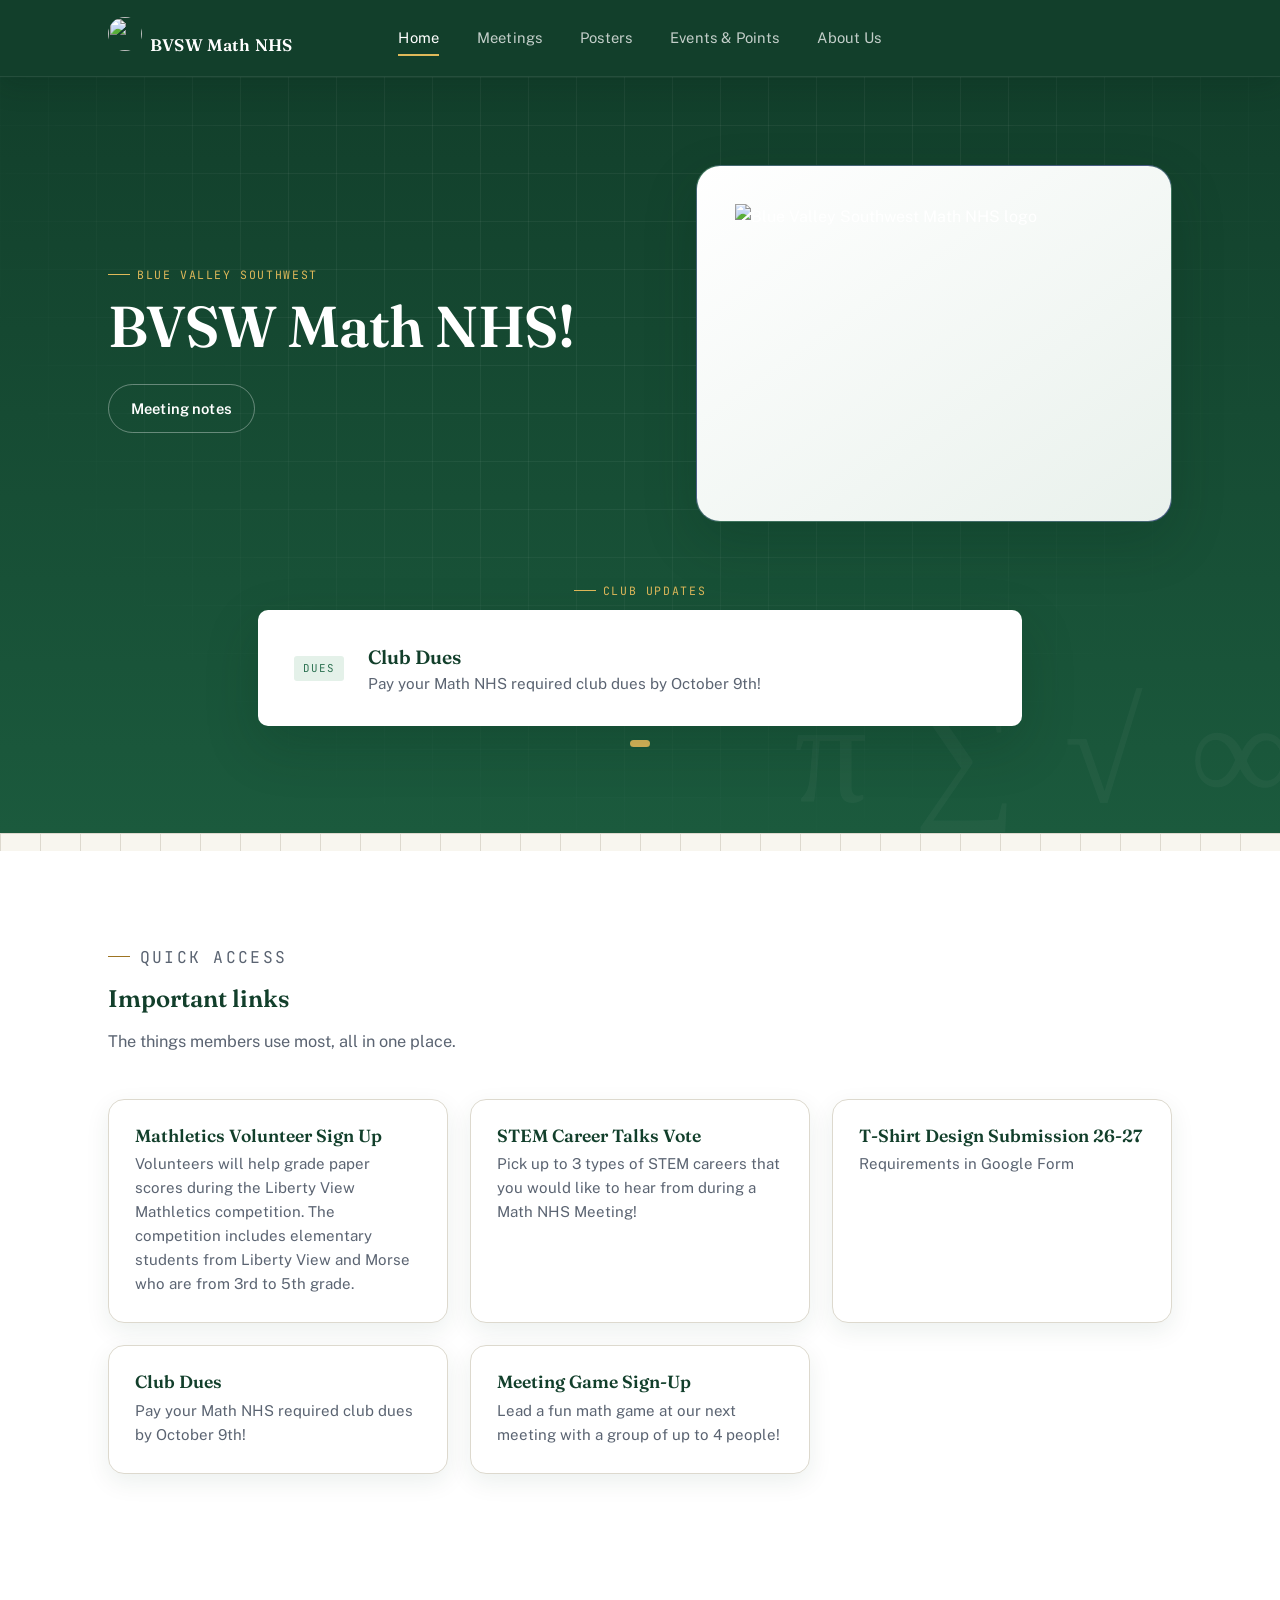
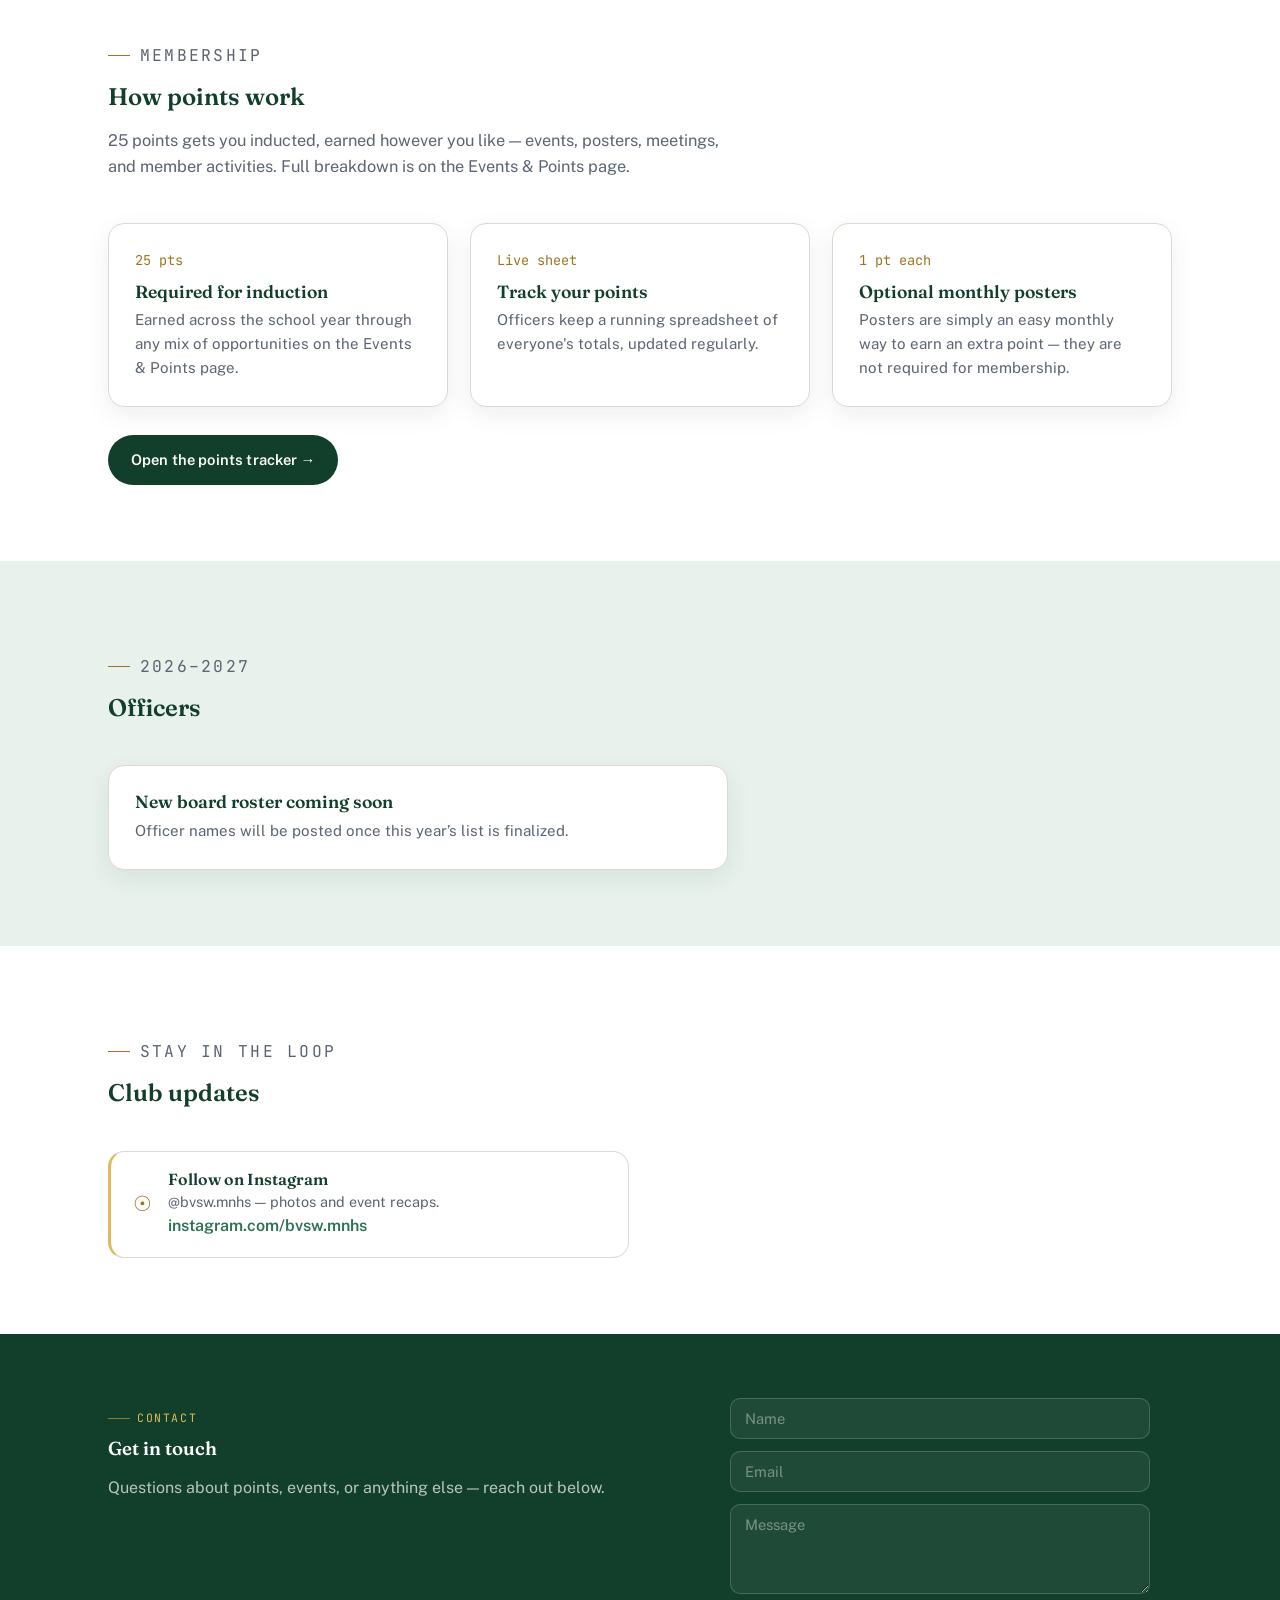
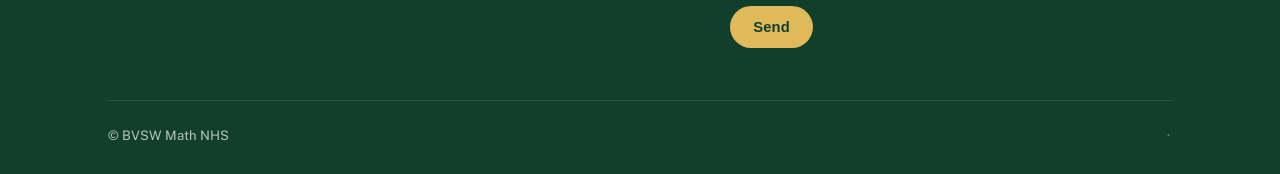
==== commit 2bd33c2c: "Remove home page reveal delay; make nav active underline work on every page (with or without .html)" ====
--- a/index.html
+++ b/index.html
@@ -10,9 +10,8 @@
 <link href="https://fonts.googleapis.com/css2?family=Fraunces:wght@500;600;700&family=Public+Sans:wght@400;500;600;700&family=JetBrains+Mono:wght@400;500&display=swap" rel="stylesheet" media="print" onload="this.media='all'">
 <noscript><link href="https://fonts.googleapis.com/css2?family=Fraunces:wght@500;600;700&family=Public+Sans:wght@400;500;600;700&family=JetBrains+Mono:wght@400;500&display=swap" rel="stylesheet"></noscript>
 <link rel="stylesheet" href="assets/style.css">
-<style>body.home-data-loading{visibility:hidden}</style>
 </head>
-<body class="home-data-loading">
+<body>
 
 <nav class="site-nav">
   <div class="wrap">
@@ -52,23 +51,10 @@
     <p class="eyebrow" style="justify-content:center;">Club updates</p>
     <div class="slider-track" id="upcomingSlider">
       <div class="slide active">
-        <span class="tag">Event</span>
+        <span class="tag">Dues</span>
         <div class="body">
-          <h3>Pi Day Volunteering</h3>
-          <p>8 points for volunteering, 4 points per prep day. Exact volunteer dates will be announced closer to March.</p>
-        </div>
-      </div>
-      <div class="slide">
-        <span class="tag">Points</span>
-        <div class="body">
-          <h3>Monthly poster point opportunity</h3>
-          <p>Posters are optional. Submit one math-themed 8.5×11&quot; poster as a .jpg during the month to earn 1 point.</p>
-        </div>
-      </div><div class="slide">
-        <span class="tag">Meetings</span>
-        <div class="body">
-          <h3>Monthly club meetings</h3>
-          <p>Get updates, meet math-field professionals, and join member-led games and activities.</p>
+          <h3>Club Dues</h3>
+          <p>Pay your Math NHS required club dues by October 9th!</p>
         </div>
       </div>
     </div>
@@ -112,7 +98,7 @@
       </div>
     </div>
 
-    <a class="btn btn-navy section-action" data-points-tracker href="https://docs.google.com/spreadsheets/d/1Z-l6_yCCz1bEhTicIFYdUuqfVp-BdunP-K42OmWCQtg/edit?usp=sharing" target="_blank" rel="noopener">Open the points tracker &rarr;</a>
+    <a class="btn btn-navy section-action" data-points-tracker href="https://docs.google.com/spreadsheets/d/1nQfZJ23kTfMSx9IZ9zmNSWxmQz9ejl50tuKPw0_iP4w/edit?usp=sharing" target="_blank" rel="noopener">Open the points tracker &rarr;</a>
   </div>
 </section>
 
@@ -177,11 +163,5 @@
 <script src="assets/site-content.js"></script>
 <script src="assets/quick-content.js?v=2"></script>
 <script src="assets/app.js"></script>
-<script>
-// Never keep the page hidden more than 1.5s waiting on data; static content is already in the HTML.
-var reveal=function(){document.body.classList.remove("home-data-loading")};
-setTimeout(reveal,1500);
-Promise.all([window.siteContentReady,window.quickContentReady]).then(reveal,reveal);
-</script>
 </body>
 </html>
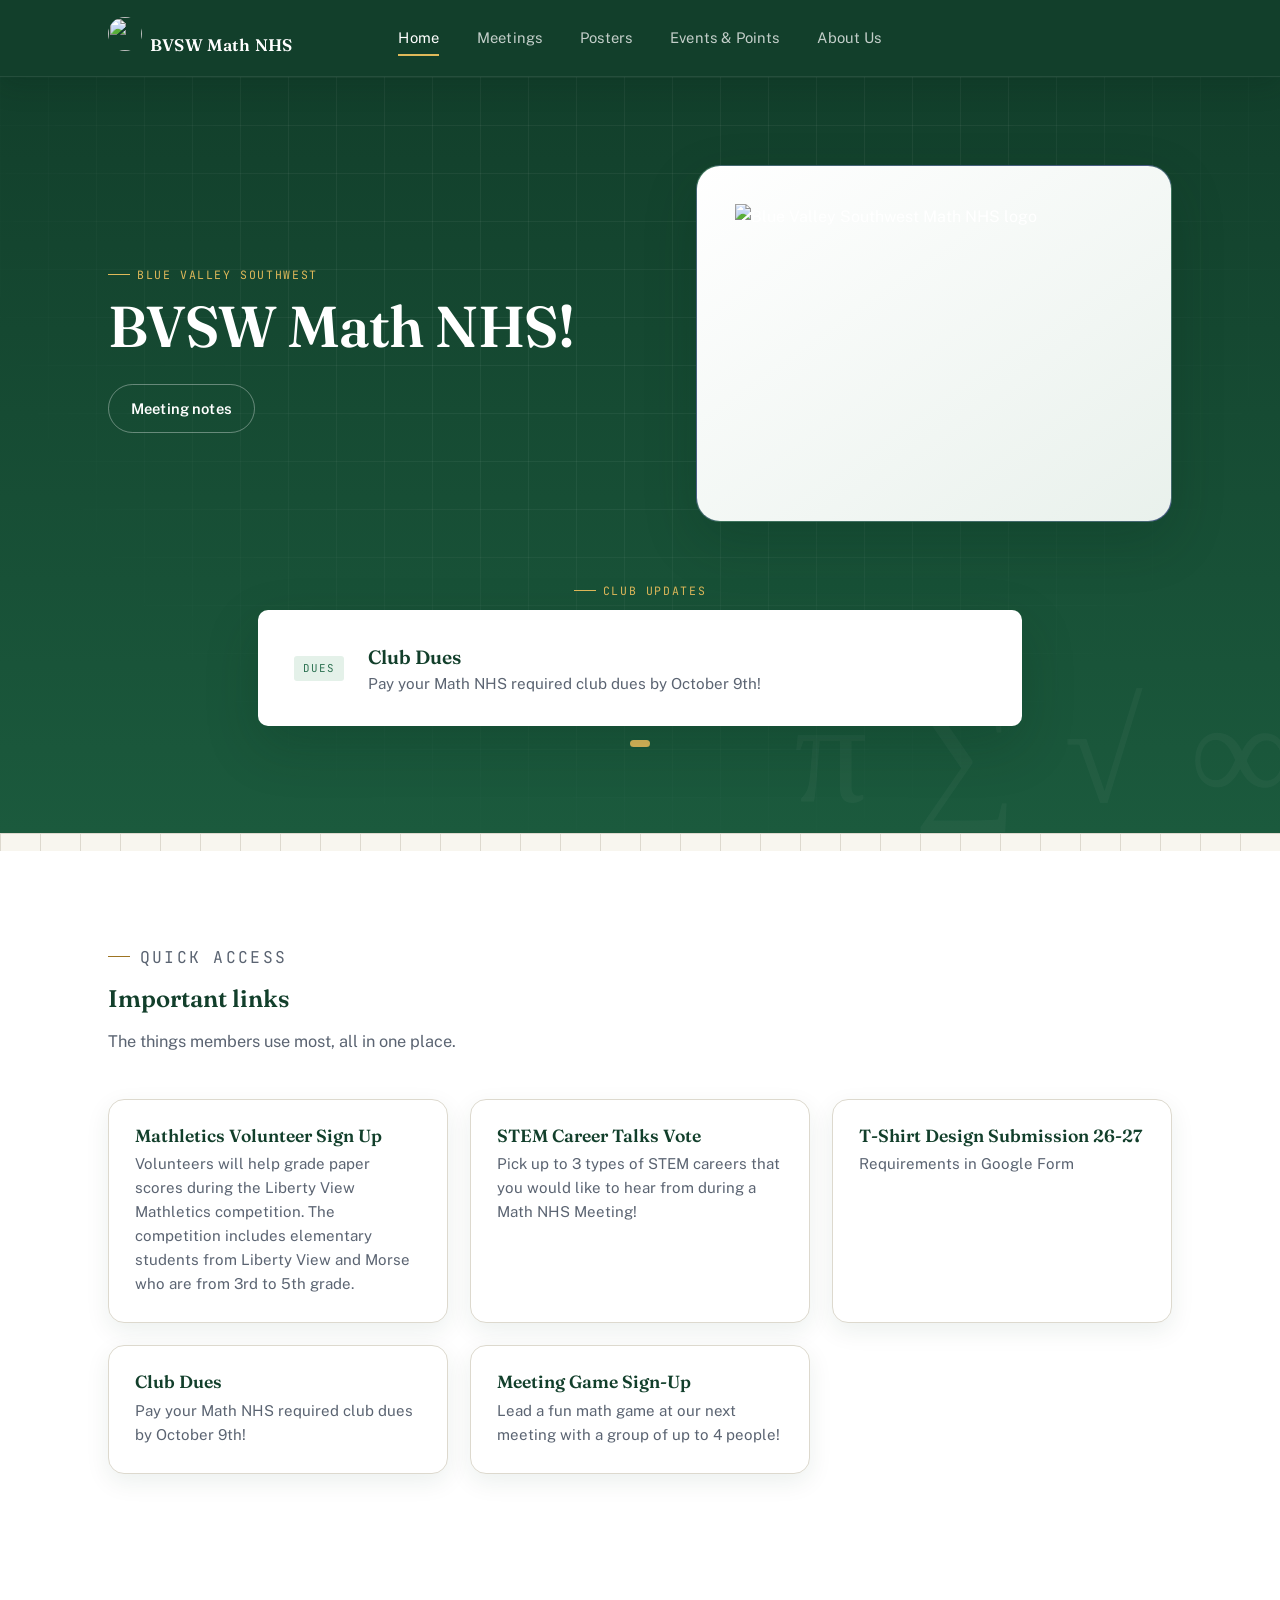
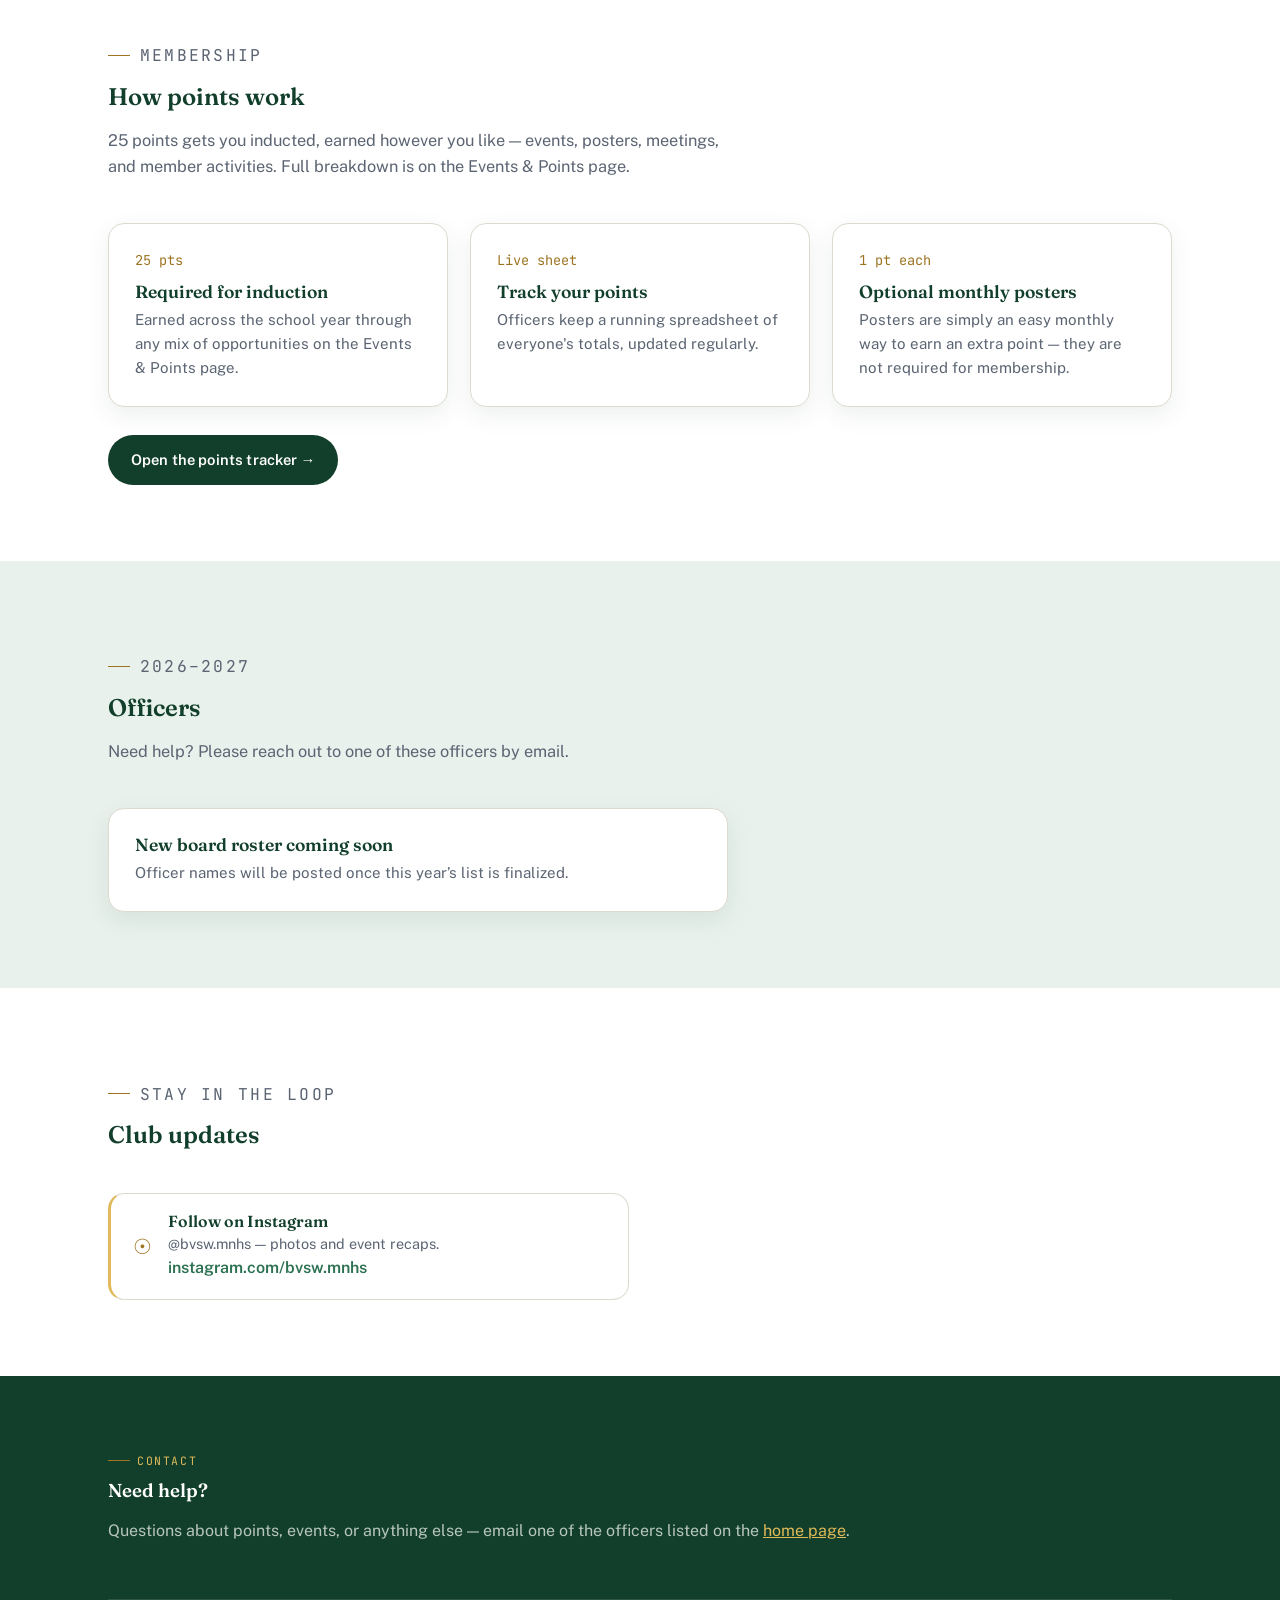
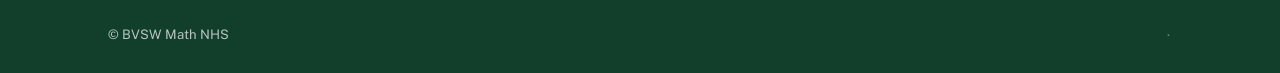
==== commit de9dffa3: "Home page: remove contact form, add officers help note; app.js: drop contact form code" ====
--- a/index.html
+++ b/index.html
@@ -10,8 +10,9 @@
 <link href="https://fonts.googleapis.com/css2?family=Fraunces:wght@500;600;700&family=Public+Sans:wght@400;500;600;700&family=JetBrains+Mono:wght@400;500&display=swap" rel="stylesheet" media="print" onload="this.media='all'">
 <noscript><link href="https://fonts.googleapis.com/css2?family=Fraunces:wght@500;600;700&family=Public+Sans:wght@400;500;600;700&family=JetBrains+Mono:wght@400;500&display=swap" rel="stylesheet"></noscript>
 <link rel="stylesheet" href="assets/style.css">
+<style>body.home-data-loading{visibility:hidden}</style>
 </head>
-<body>
+<body class="home-data-loading">
 
 <nav class="site-nav">
   <div class="wrap">
@@ -102,11 +103,12 @@
   </div>
 </section>
 
-<section class="bg-pale">
+<section class="bg-pale" id="officers">
   <div class="wrap">
     <div class="section-head">
       <p class="eyebrow" id="boardYear">2026&ndash;2027</p>
       <h2>Officers</h2>
+      <p>Need help? Please reach out to one of these officers by email.</p>
     </div>
     <div class="officers" id="officersList">
       <div class="card board-empty">
@@ -138,18 +140,12 @@
 
 <footer id="contact">
   <div class="wrap">
-    <div class="footer-grid">
+    <div class="footer-grid" style="grid-template-columns:1fr;">
       <div>
         <p class="eyebrow" style="color:var(--gold);">Contact</p>
-        <h3>Get in touch</h3>
-        <p>Questions about points, events, or anything else &mdash; reach out below.</p>
+        <h3>Need help?</h3>
+        <p>Questions about points, events, or anything else &mdash; email one of the officers listed on the <a href="index.html#officers" style="color:var(--gold);">home page</a>.</p>
       </div>
-      <form>
-        <input type="text" placeholder="Name">
-        <input type="email" placeholder="Email">
-        <textarea placeholder="Message"></textarea>
-        <button type="submit" class="btn btn-gold" style="justify-self:start;">Send</button>
-      </form>
     </div>
     <div class="footer-bottom">
       <span>&copy; BVSW Math NHS</span>
@@ -163,5 +159,11 @@
 <script src="assets/site-content.js"></script>
 <script src="assets/quick-content.js?v=2"></script>
 <script src="assets/app.js"></script>
+<script>
+// Never keep the page hidden more than 1.5s waiting on data; static content is already in the HTML.
+var reveal=function(){document.body.classList.remove("home-data-loading")};
+setTimeout(reveal,1500);
+Promise.all([window.siteContentReady,window.quickContentReady]).then(reveal,reveal);
+</script>
 </body>
 </html>
